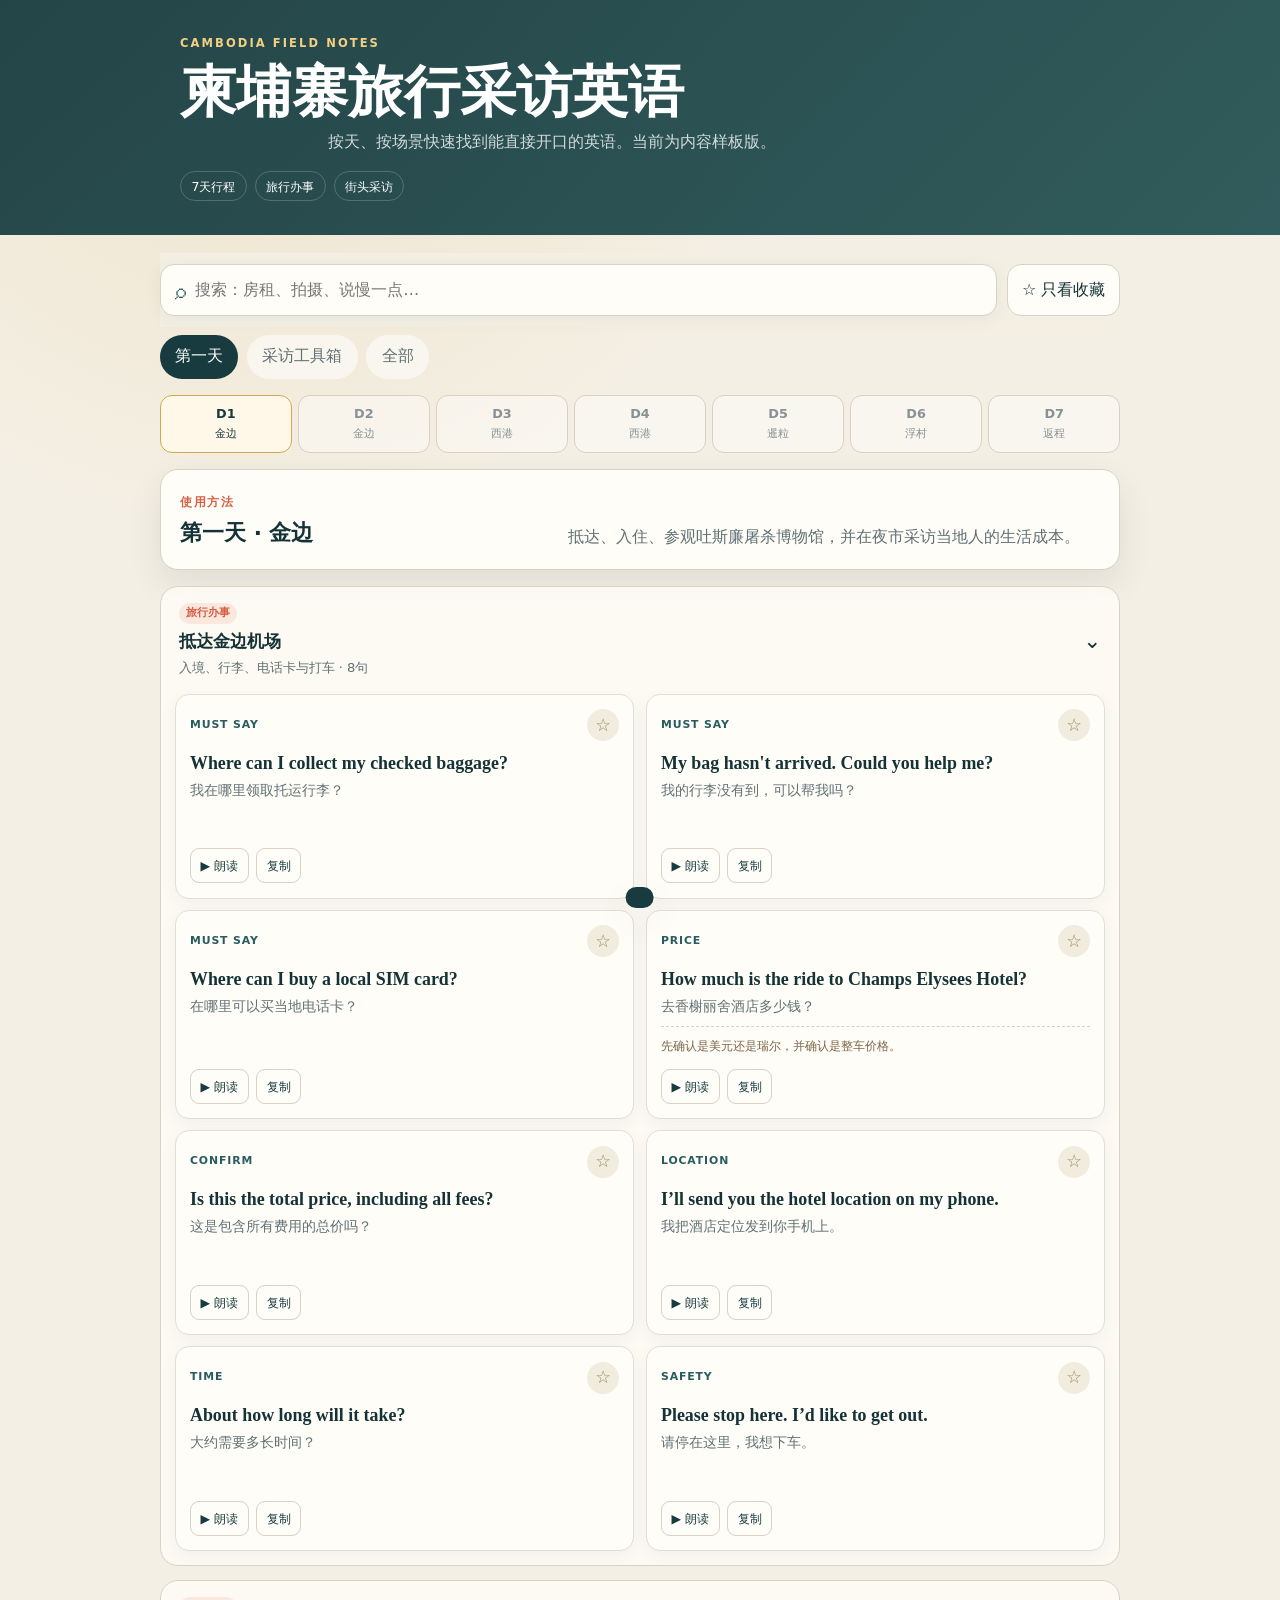
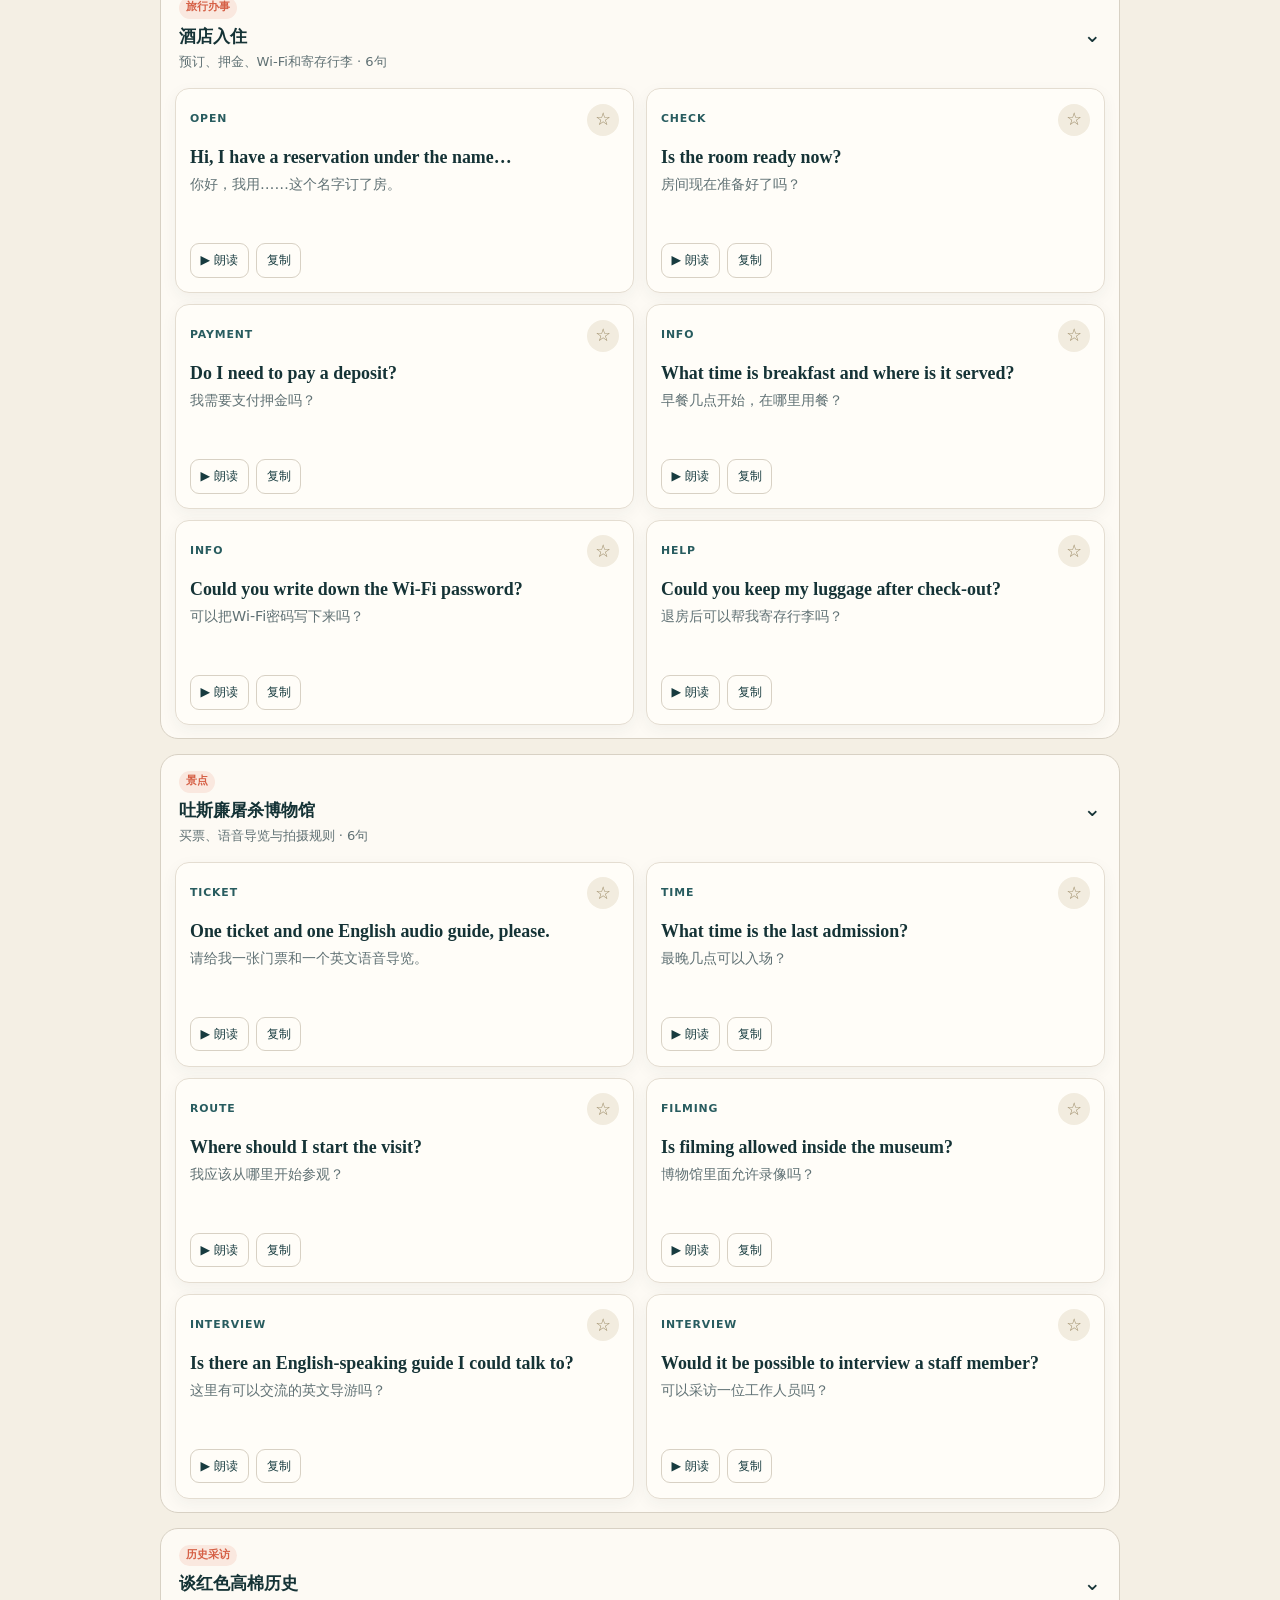
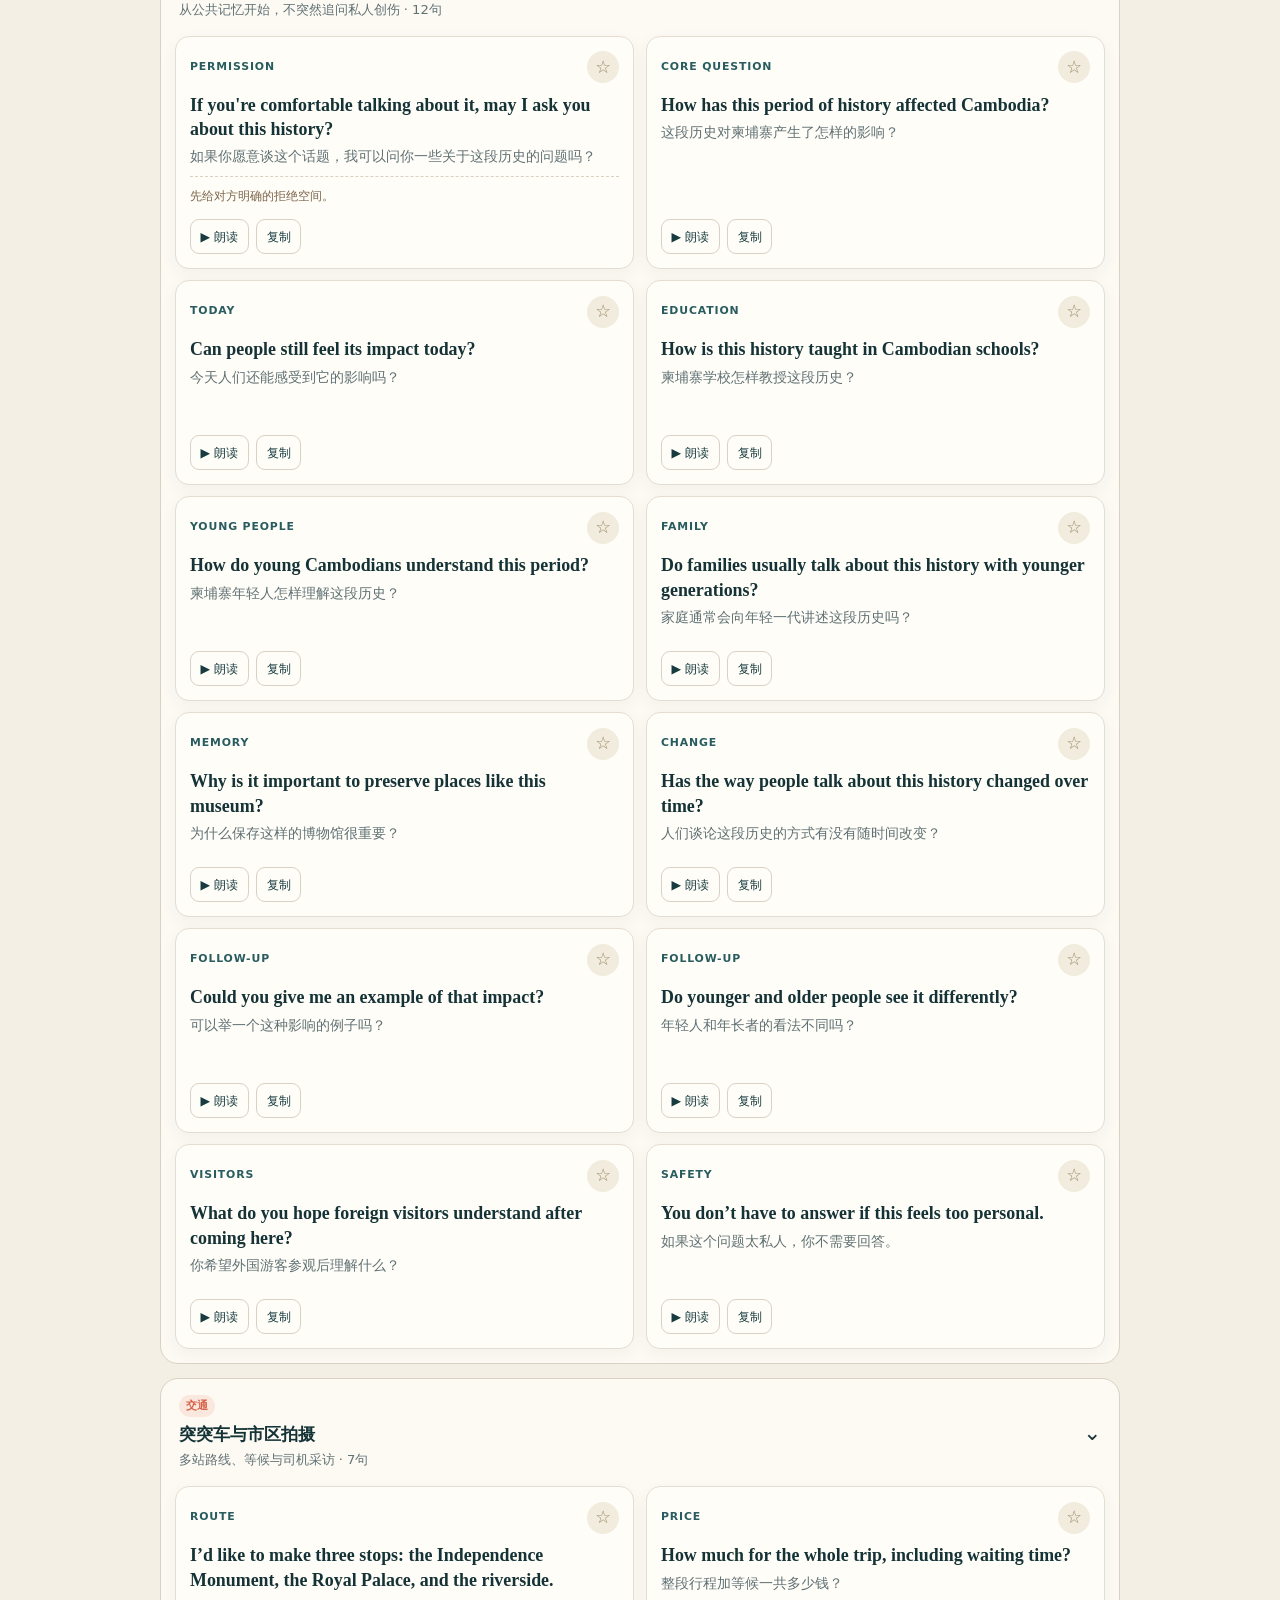
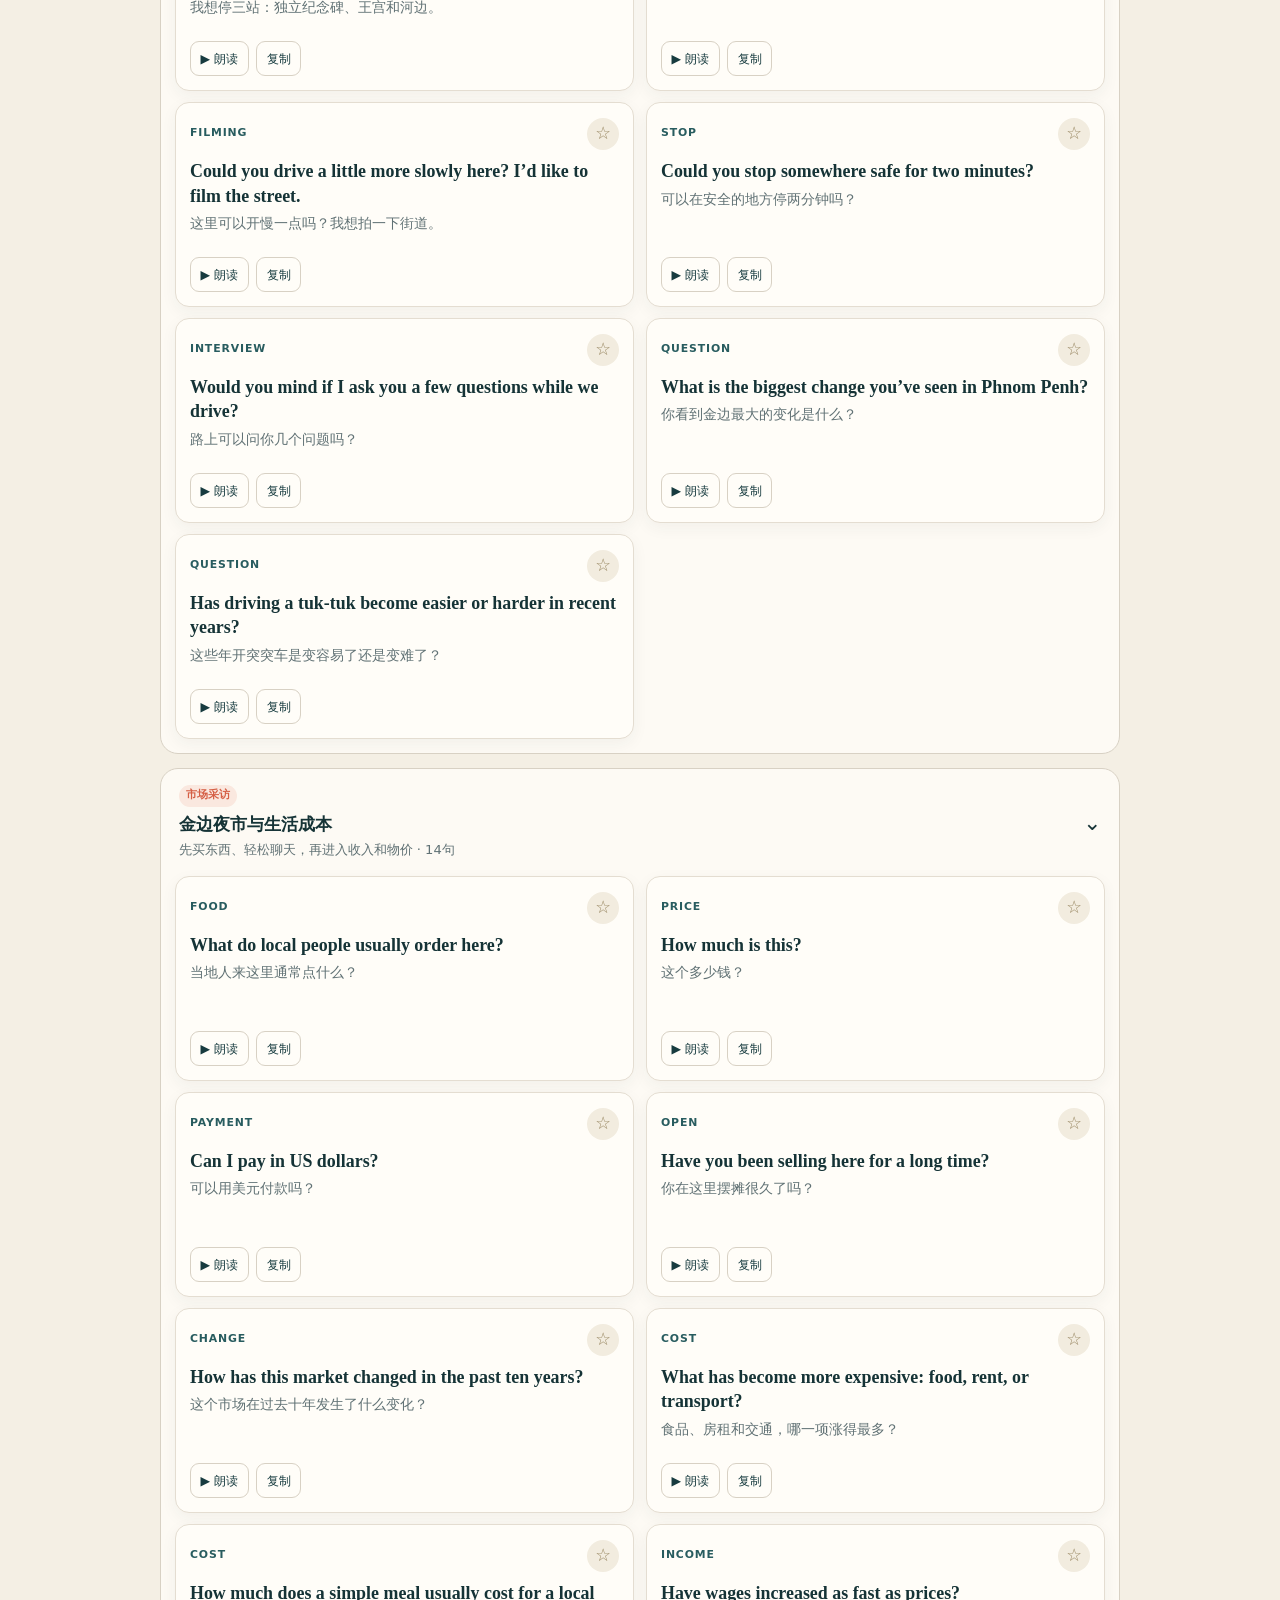
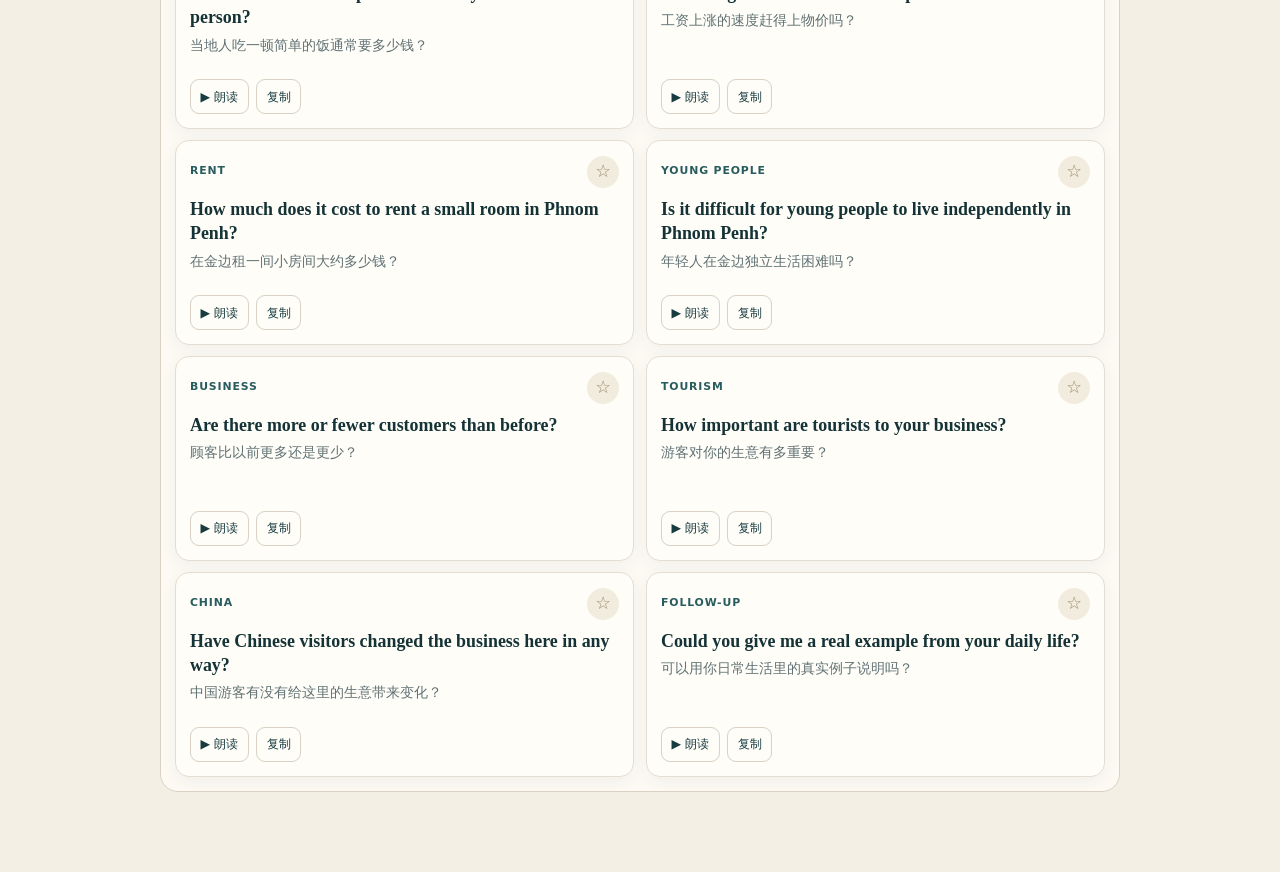
==== index.html @ a5a6265a "Update Site source" ====
<!doctype html>
<html lang="zh-CN">
<head>
  <meta charset="utf-8">
  <meta name="viewport" content="width=device-width, initial-scale=1, viewport-fit=cover">
  <meta name="theme-color" content="#173b3f">
  <meta name="description" content="中国旅行博主在柬埔寨使用的旅行与采访英语工具">
  <title>柬埔寨旅行采访英语</title>
  <link rel="stylesheet" href="styles.css">
</head>
<body>
  <header class="hero">
    <div class="hero__eyebrow">CAMBODIA FIELD NOTES</div>
    <h1>柬埔寨旅行采访英语</h1>
    <p>按天、按场景快速找到能直接开口的英语。当前为内容样板版。</p>
    <div class="hero__meta">
      <span>7天行程</span><span>旅行办事</span><span>街头采访</span>
    </div>
  </header>

  <main>
    <section class="toolbar" aria-label="查找工具">
      <label class="search">
        <span aria-hidden="true">⌕</span>
        <input id="searchInput" type="search" placeholder="搜索：房租、拍摄、说慢一点…" autocomplete="off">
      </label>
      <button id="favoriteToggle" class="soft-button" type="button" aria-pressed="false">☆ 只看收藏</button>
    </section>

    <nav class="tabs" aria-label="内容分类">
      <button class="tab is-active" type="button" data-view="day1">第一天</button>
      <button class="tab" type="button" data-view="toolkit">采访工具箱</button>
      <button class="tab" type="button" data-view="all">全部</button>
    </nav>

    <section class="day-strip" aria-label="七天行程进度">
      <div class="day-chip is-ready"><b>D1</b><span>金边</span></div>
      <div class="day-chip"><b>D2</b><span>金边</span></div>
      <div class="day-chip"><b>D3</b><span>西港</span></div>
      <div class="day-chip"><b>D4</b><span>西港</span></div>
      <div class="day-chip"><b>D5</b><span>暹粒</span></div>
      <div class="day-chip"><b>D6</b><span>浮村</span></div>
      <div class="day-chip"><b>D7</b><span>返程</span></div>
    </section>

    <section class="intro-card">
      <div>
        <span class="kicker">使用方法</span>
        <h2 id="viewTitle">第一天 · 金边</h2>
      </div>
      <p id="viewDescription">抵达、入住、参观吐斯廉屠杀博物馆，并在夜市采访当地人的生活成本。</p>
    </section>

    <section id="content" class="content" aria-live="polite"></section>
    <p id="emptyState" class="empty" hidden>没有找到匹配内容，换一个关键词试试。</p>
  </main>

  <template id="sectionTemplate">
    <article class="scene">
      <button class="scene__header" type="button" aria-expanded="true">
        <span>
          <span class="scene__tag"></span>
          <span class="scene__title"></span>
          <span class="scene__subtitle"></span>
        </span>
        <span class="scene__chevron" aria-hidden="true">⌄</span>
      </button>
      <div class="scene__body">
        <div class="phrase-list"></div>
      </div>
    </article>
  </template>

  <template id="phraseTemplate">
    <article class="phrase-card">
      <div class="phrase-card__topline">
        <span class="phrase-card__kind"></span>
        <button class="favorite-button" type="button" aria-label="收藏这句话">☆</button>
      </div>
      <p class="english"></p>
      <p class="chinese"></p>
      <p class="note" hidden></p>
      <div class="phrase-card__actions">
        <button class="speak-button" type="button">▶ 朗读</button>
        <button class="copy-button" type="button">复制</button>
      </div>
    </article>
  </template>

  <div id="toast" class="toast" role="status" aria-live="polite"></div>
  <script src="app.js"></script>
</body>
</html>
---- styles.css ----
:root {
  color-scheme: light;
  --ink: #153336;
  --muted: #607174;
  --paper: #f4efe4;
  --card: #fffdf8;
  --line: #d8d1c4;
  --teal: #173b3f;
  --teal-2: #285c5f;
  --coral: #d55f45;
  --gold: #d4a74d;
  --shadow: 0 14px 34px rgba(26, 49, 50, .09);
}

* { box-sizing: border-box; }

html { scroll-behavior: smooth; }

body {
  margin: 0;
  background:
    radial-gradient(circle at 20% 0%, rgba(212, 167, 77, .17), transparent 33rem),
    var(--paper);
  color: var(--ink);
  font-family: "Segoe UI", "Microsoft YaHei", system-ui, sans-serif;
  line-height: 1.55;
}

button, input { font: inherit; }
button { cursor: pointer; }

.hero {
  padding: max(2.2rem, env(safe-area-inset-top)) 1.25rem 2.1rem;
  color: #fff;
  background:
    linear-gradient(135deg, rgba(23, 59, 63, .94), rgba(28, 75, 77, .9)),
    repeating-linear-gradient(45deg, transparent 0 18px, rgba(255,255,255,.04) 18px 19px);
}

.hero > * { max-width: 920px; margin-left: auto; margin-right: auto; }
.hero__eyebrow { color: #f2cf83; font-size: .72rem; font-weight: 800; letter-spacing: .18em; }
.hero h1 { margin-top: .55rem; margin-bottom: .5rem; font-size: clamp(1.9rem, 7vw, 3.5rem); line-height: 1.08; }
.hero p { margin-top: 0; max-width: 39rem; color: rgba(255,255,255,.79); }
.hero__meta { display: flex; flex-wrap: wrap; gap: .5rem; }
.hero__meta span { padding: .28rem .65rem; border: 1px solid rgba(255,255,255,.2); border-radius: 999px; font-size: .78rem; }

main { width: min(960px, calc(100% - 2rem)); margin: 0 auto; padding: 1.1rem 0 5rem; }

.toolbar { display: flex; gap: .65rem; align-items: stretch; position: sticky; top: 0; z-index: 10; padding: .7rem 0; background: rgba(244, 239, 228, .93); backdrop-filter: blur(12px); }
.search { flex: 1; display: flex; align-items: center; gap: .55rem; padding: 0 .9rem; background: var(--card); border: 1px solid var(--line); border-radius: 14px; box-shadow: 0 4px 18px rgba(22,51,54,.05); }
.search span { font-size: 1.35rem; color: var(--teal-2); }
.search input { width: 100%; min-width: 0; padding: .8rem 0; border: 0; outline: 0; background: transparent; color: var(--ink); }
.soft-button { border: 1px solid var(--line); border-radius: 14px; padding: .65rem .85rem; background: var(--card); color: var(--ink); white-space: nowrap; }
.soft-button[aria-pressed="true"] { color: #fff; background: var(--coral); border-color: var(--coral); }

.tabs { display: flex; gap: .55rem; margin: .45rem 0 1rem; overflow-x: auto; scrollbar-width: none; }
.tab { border: 0; border-radius: 999px; padding: .6rem .95rem; background: rgba(255,255,255,.55); color: var(--muted); white-space: nowrap; }
.tab.is-active { background: var(--teal); color: #fff; }

.day-strip { display: grid; grid-template-columns: repeat(7, 1fr); gap: .4rem; margin-bottom: 1rem; }
.day-chip { padding: .55rem .25rem; border: 1px solid var(--line); border-radius: 12px; text-align: center; color: #879294; background: rgba(255,255,255,.38); }
.day-chip b, .day-chip span { display: block; }
.day-chip b { font-size: .8rem; }
.day-chip span { margin-top: .12rem; font-size: .68rem; }
.day-chip.is-ready { border-color: var(--gold); color: var(--teal); background: #fff8e8; }

.intro-card { display: grid; grid-template-columns: minmax(12rem, .7fr) 1fr; gap: 1rem; align-items: end; padding: 1.2rem; border-radius: 18px; background: var(--card); border: 1px solid var(--line); box-shadow: var(--shadow); }
.kicker { color: var(--coral); font-size: .72rem; font-weight: 800; letter-spacing: .14em; }
.intro-card h2 { margin: .15rem 0 0; font-size: 1.35rem; }
.intro-card p { margin: 0; color: var(--muted); }

.content { display: grid; gap: .9rem; margin-top: 1rem; }
.scene { overflow: hidden; border: 1px solid var(--line); border-radius: 18px; background: rgba(255,253,248,.83); }
.scene__header { width: 100%; display: flex; justify-content: space-between; align-items: center; gap: 1rem; padding: 1rem 1.1rem; text-align: left; border: 0; background: transparent; color: inherit; }
.scene__header > span:first-child { display: grid; }
.scene__tag { width: max-content; margin-bottom: .25rem; padding: .15rem .45rem; border-radius: 999px; color: var(--coral); background: #fae8df; font-size: .68rem; font-weight: 800; }
.scene__title { font-size: 1.08rem; font-weight: 800; }
.scene__subtitle { margin-top: .15rem; color: var(--muted); font-size: .82rem; }
.scene__chevron { font-size: 1.35rem; transition: transform .2s ease; }
.scene.is-collapsed .scene__chevron { transform: rotate(-90deg); }
.scene.is-collapsed .scene__body { display: none; }
.scene__body { padding: 0 .85rem .85rem; }
.phrase-list { display: grid; grid-template-columns: repeat(2, minmax(0, 1fr)); gap: .7rem; }

.phrase-card { display: flex; flex-direction: column; min-height: 12.8rem; padding: .9rem; border: 1px solid #e4ddd1; border-radius: 14px; background: var(--card); box-shadow: 0 5px 16px rgba(31,54,53,.05); }
.phrase-card__topline { display: flex; justify-content: space-between; align-items: center; }
.phrase-card__kind { color: var(--teal-2); font-size: .68rem; font-weight: 800; letter-spacing: .08em; }
.favorite-button { width: 2rem; height: 2rem; border: 0; border-radius: 50%; color: #9a8964; background: #f2ecdf; font-size: 1.1rem; }
.favorite-button.is-favorite { color: #fff; background: var(--coral); }
.english { margin: .6rem 0 .25rem; font-family: Georgia, "Times New Roman", serif; font-size: 1.12rem; font-weight: 700; line-height: 1.35; }
.chinese { margin: 0; color: var(--muted); font-size: .9rem; }
.note { margin: .55rem 0 0; padding-top: .55rem; border-top: 1px dashed var(--line); color: #7c6548; font-size: .78rem; }
.phrase-card__actions { display: flex; gap: .45rem; margin-top: auto; padding-top: .85rem; }
.phrase-card__actions button { border: 1px solid var(--line); border-radius: 9px; padding: .42rem .6rem; background: transparent; color: var(--teal); font-size: .78rem; }
.phrase-card__actions button:hover { border-color: var(--teal-2); background: #edf5f3; }

.empty { padding: 3rem 1rem; text-align: center; color: var(--muted); }
.toast { position: fixed; left: 50%; bottom: 1.2rem; z-index: 20; transform: translate(-50%, 130%); padding: .65rem .9rem; border-radius: 999px; color: #fff; background: var(--teal); box-shadow: var(--shadow); transition: transform .2s ease; }
.toast.is-visible { transform: translate(-50%, 0); }

@media (max-width: 680px) {
  main { width: min(100% - 1rem, 960px); }
  .hero { padding-left: 1rem; padding-right: 1rem; }
  .toolbar { gap: .4rem; }
  .soft-button { padding-left: .6rem; padding-right: .6rem; font-size: .78rem; }
  .day-strip { grid-template-columns: repeat(4, 1fr); }
  .intro-card { grid-template-columns: 1fr; align-items: start; }
  .phrase-list { grid-template-columns: 1fr; }
  .phrase-card { min-height: 0; }
}

@media (prefers-reduced-motion: reduce) {
  * { scroll-behavior: auto !important; transition: none !important; }
}
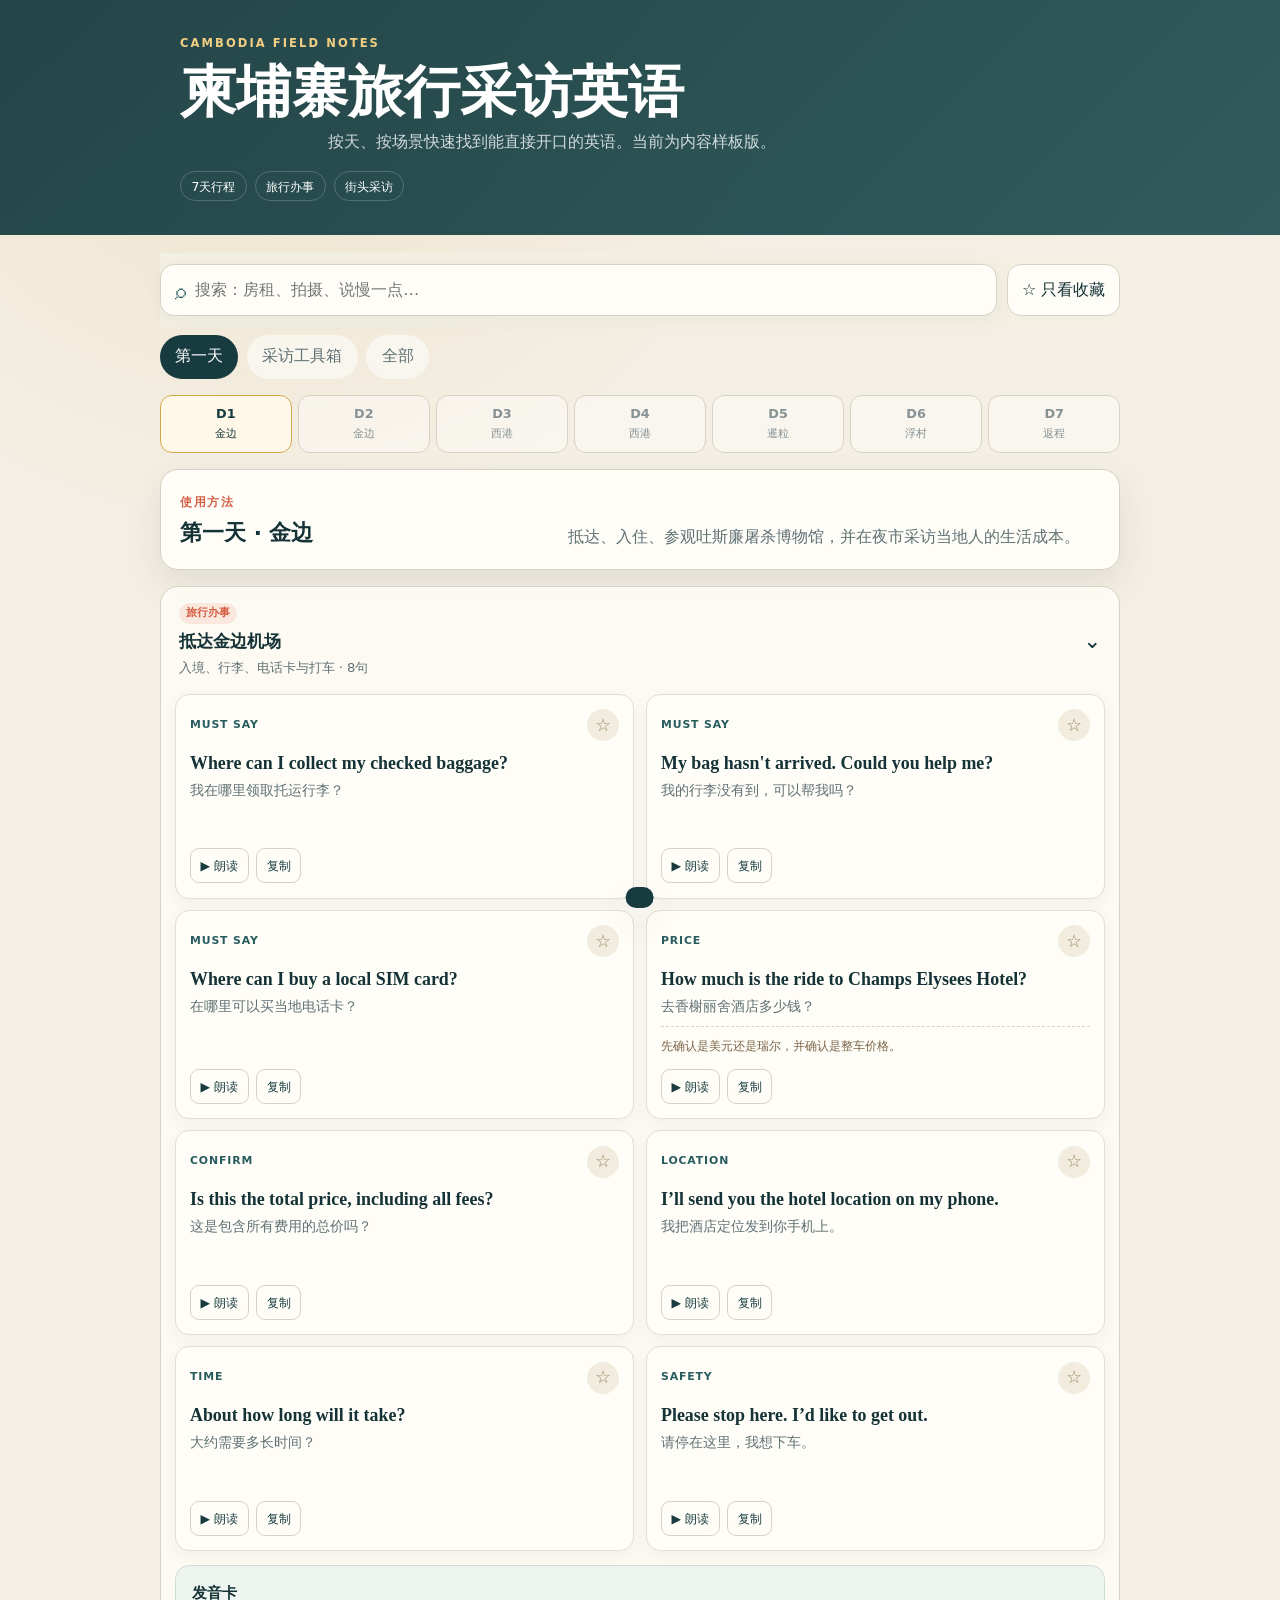
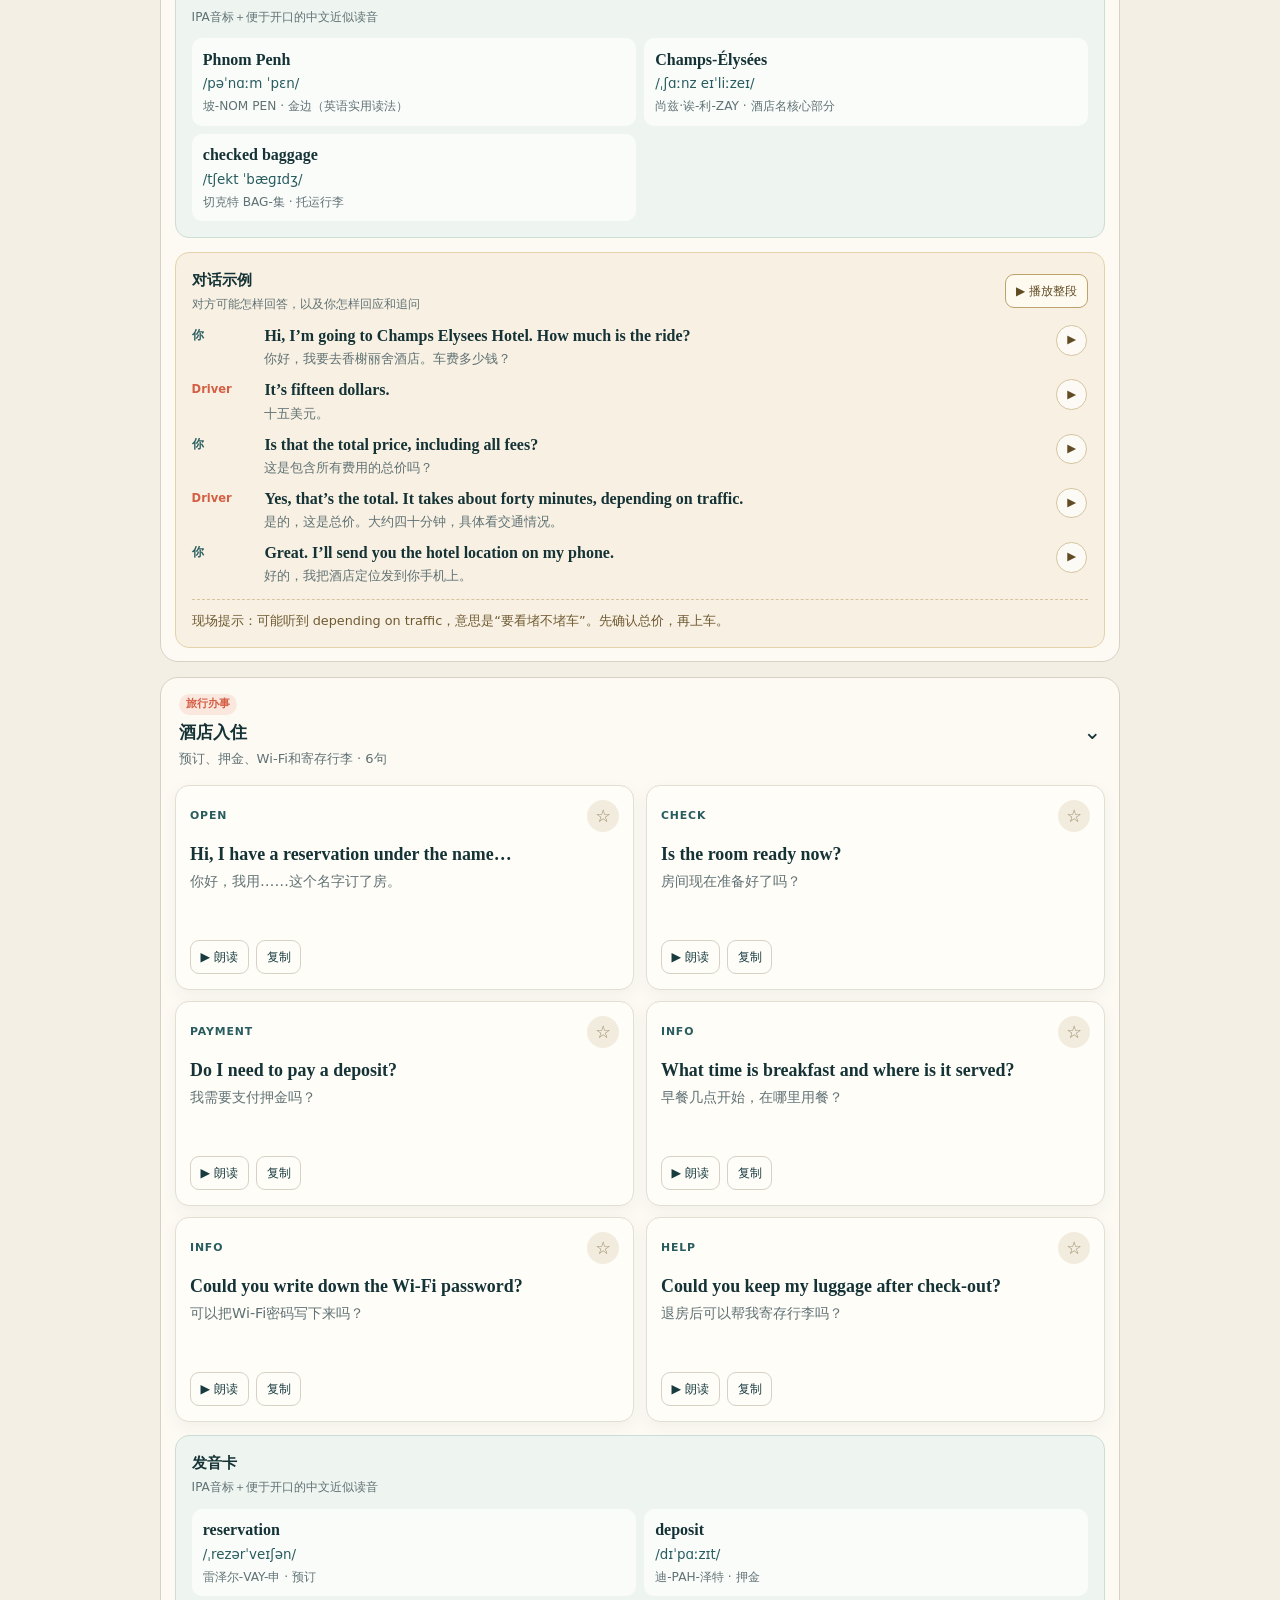
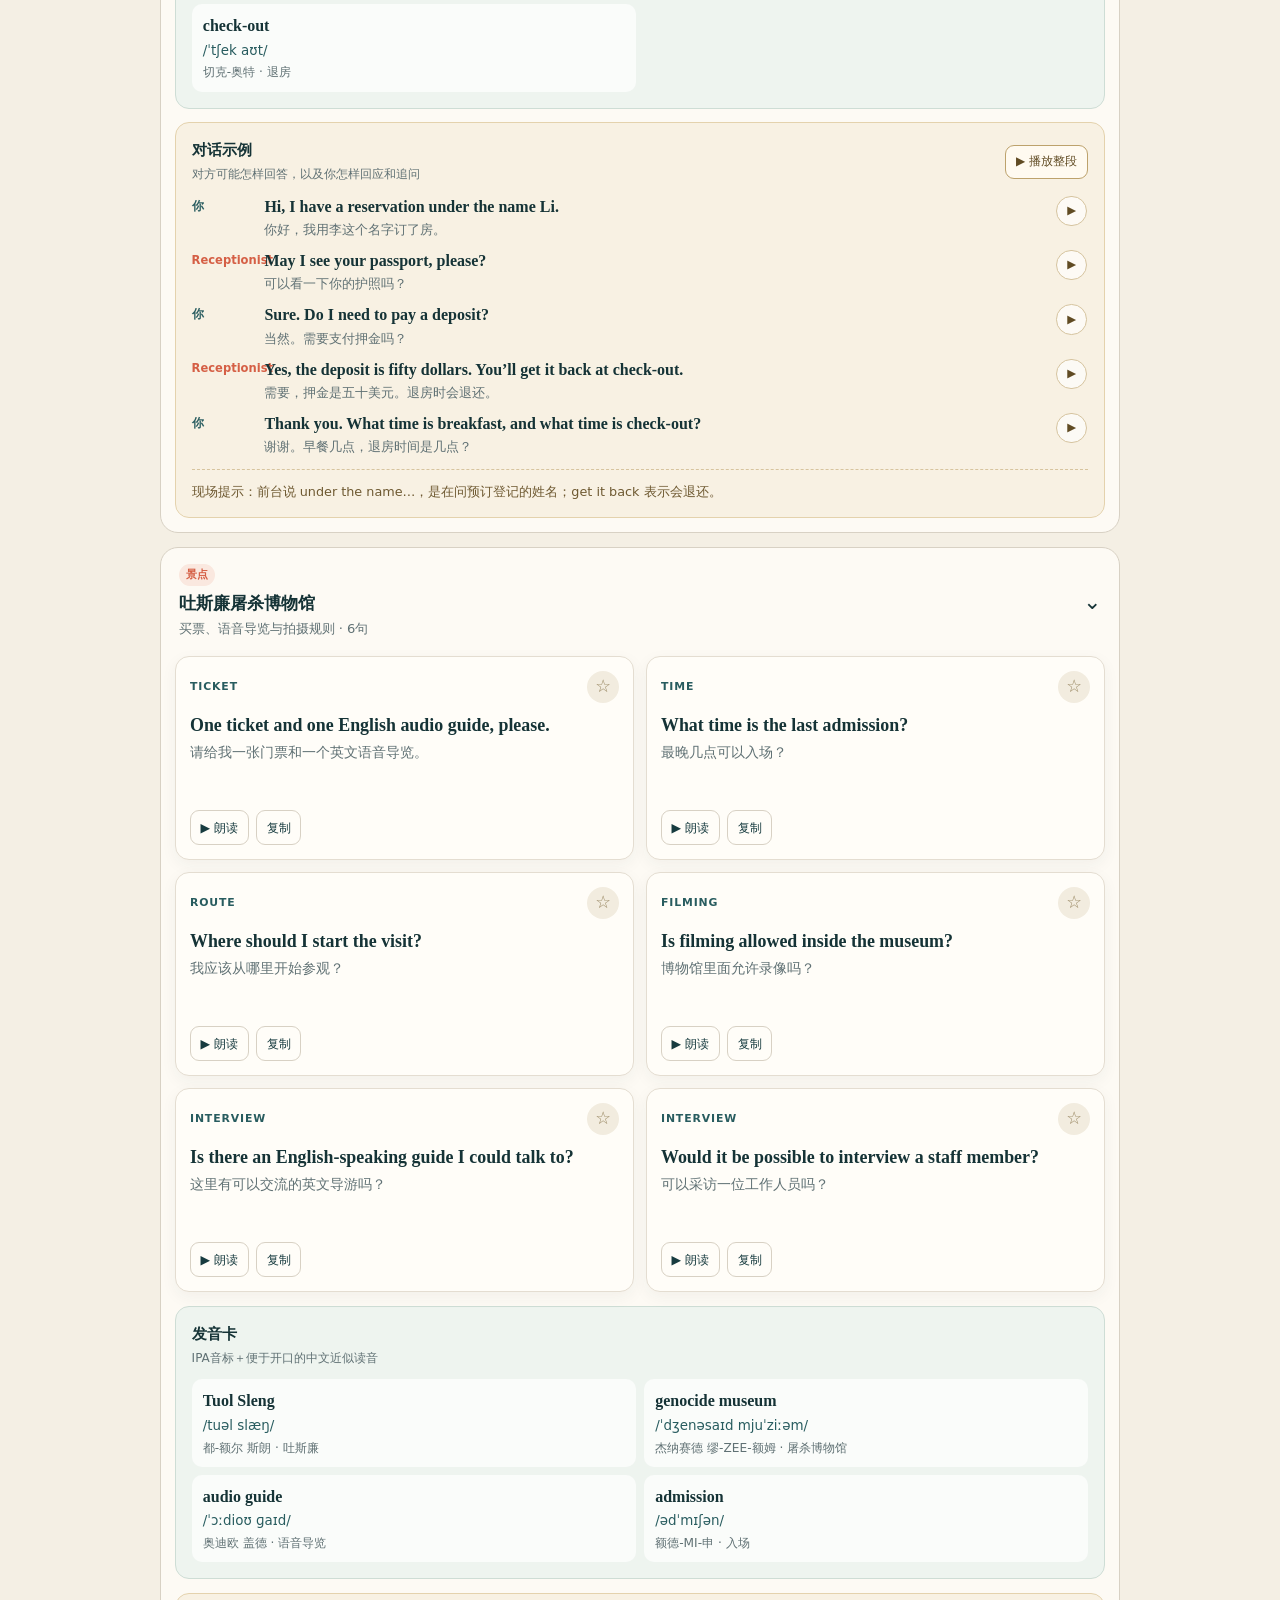
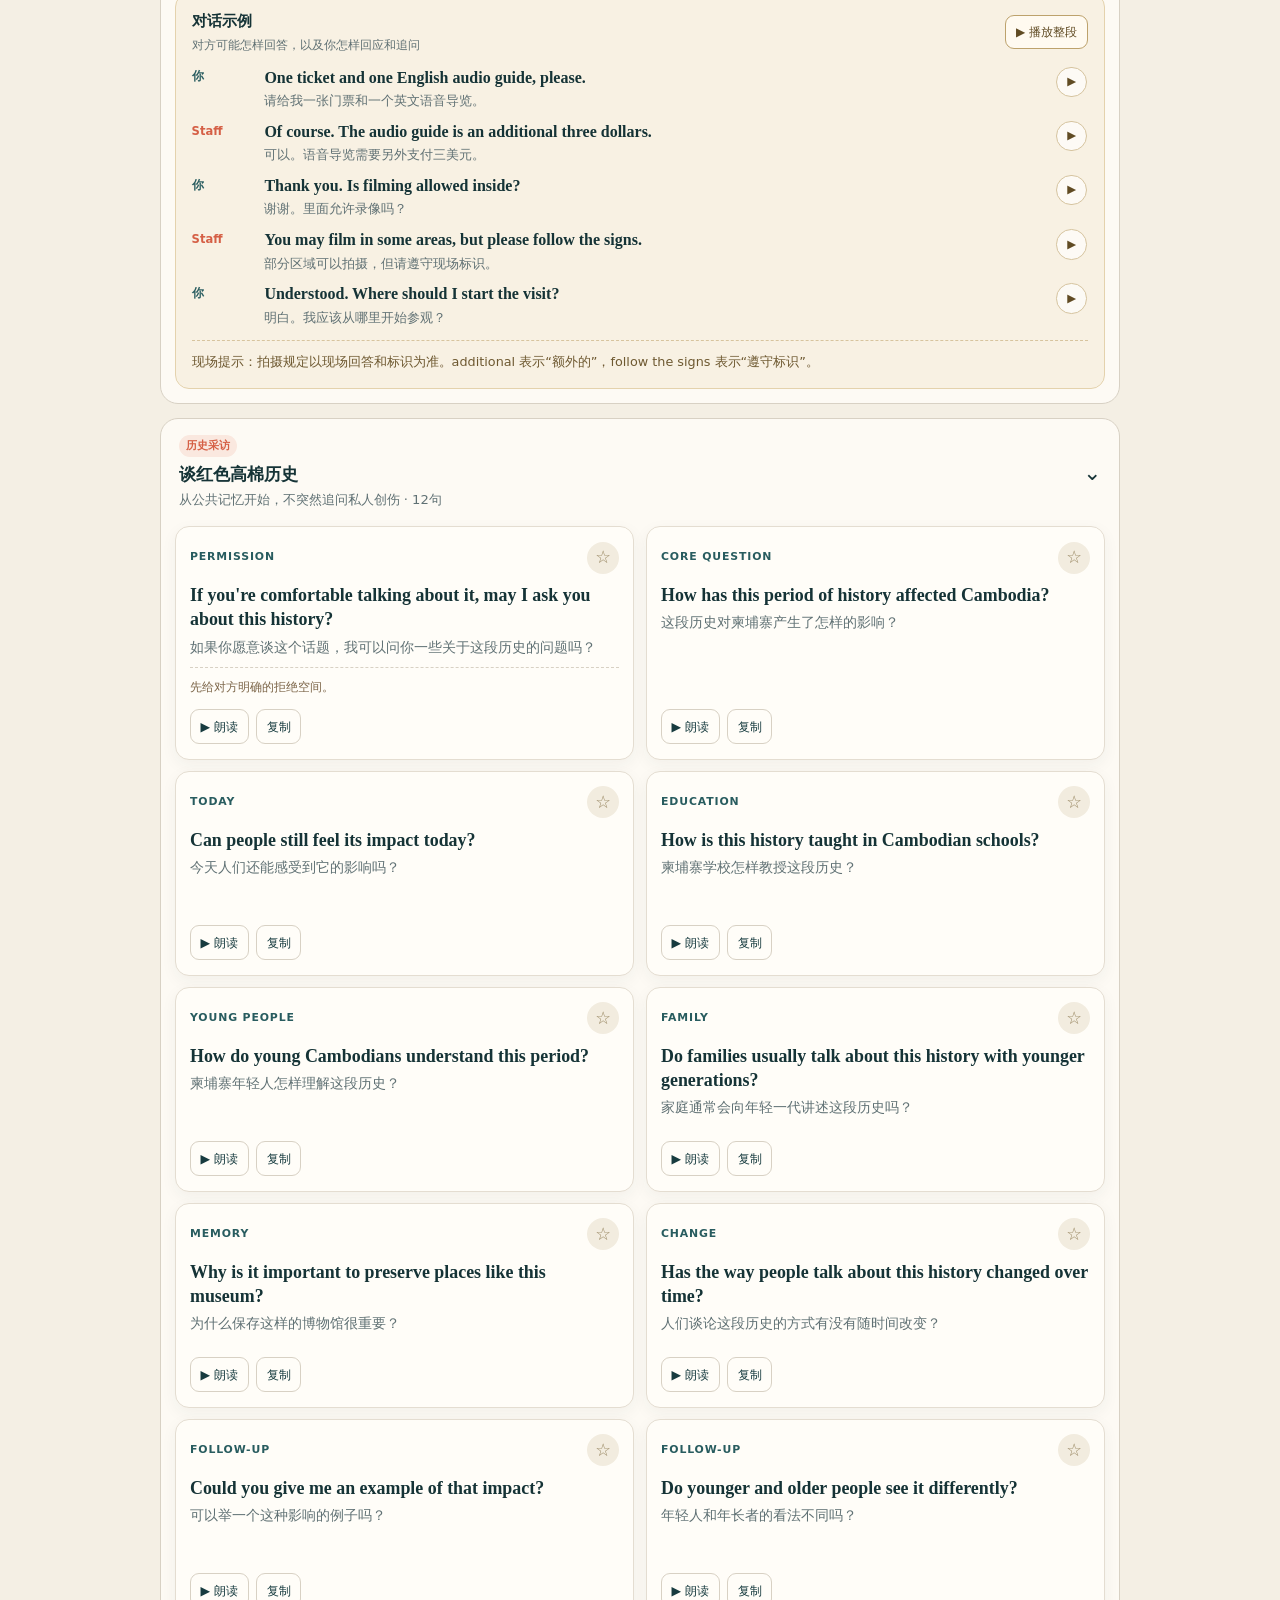
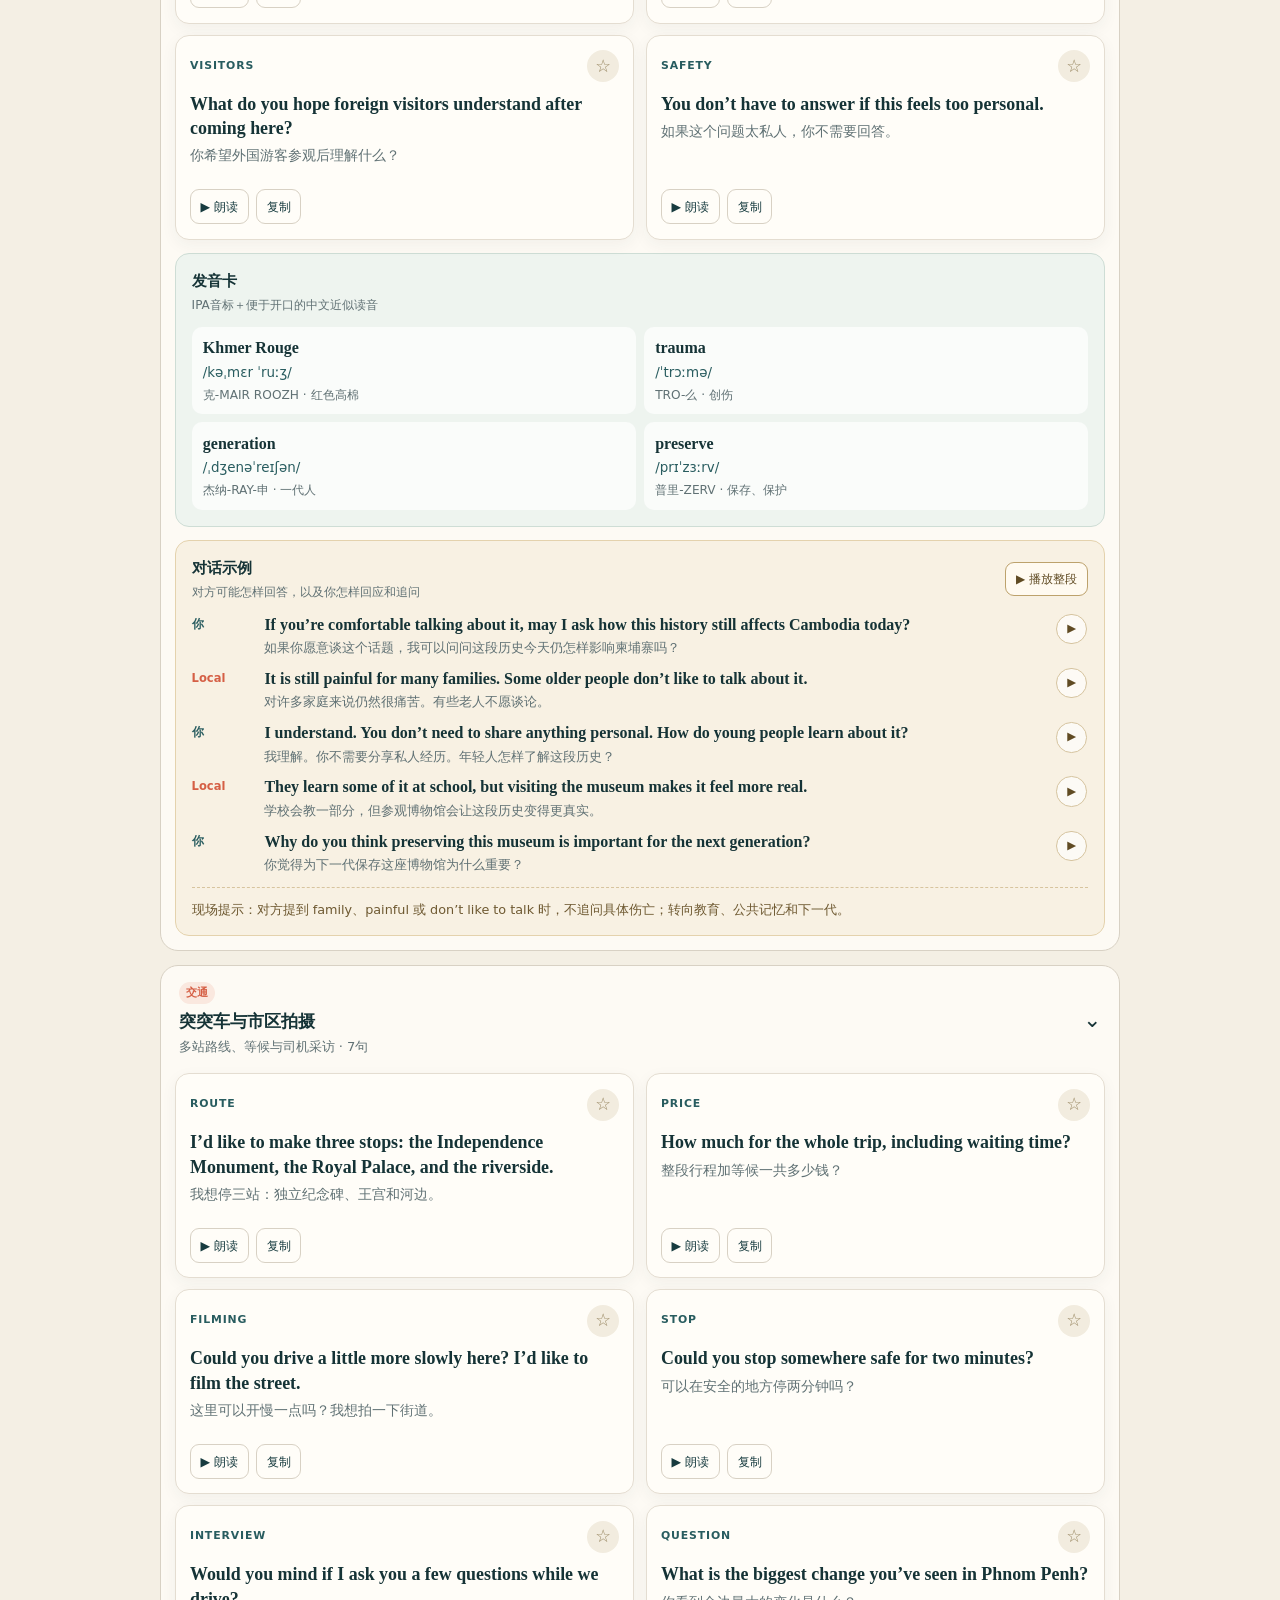
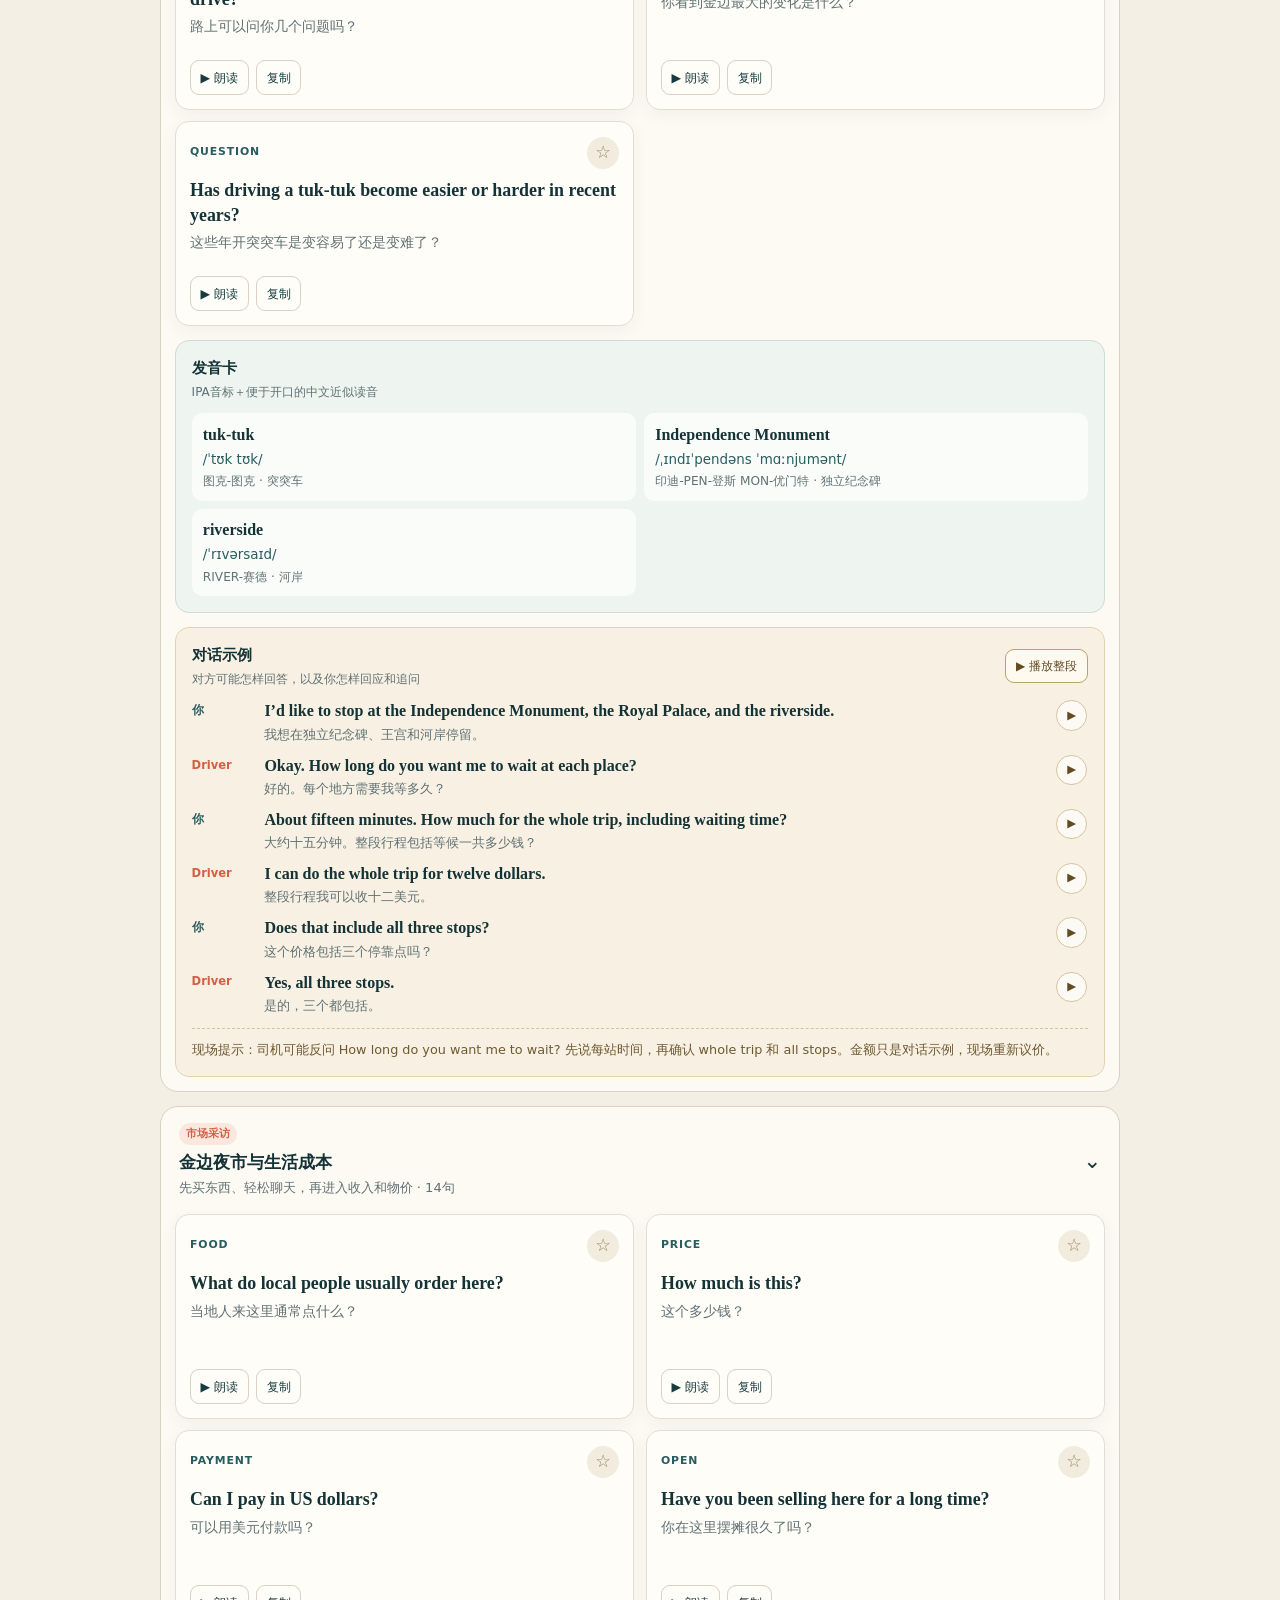
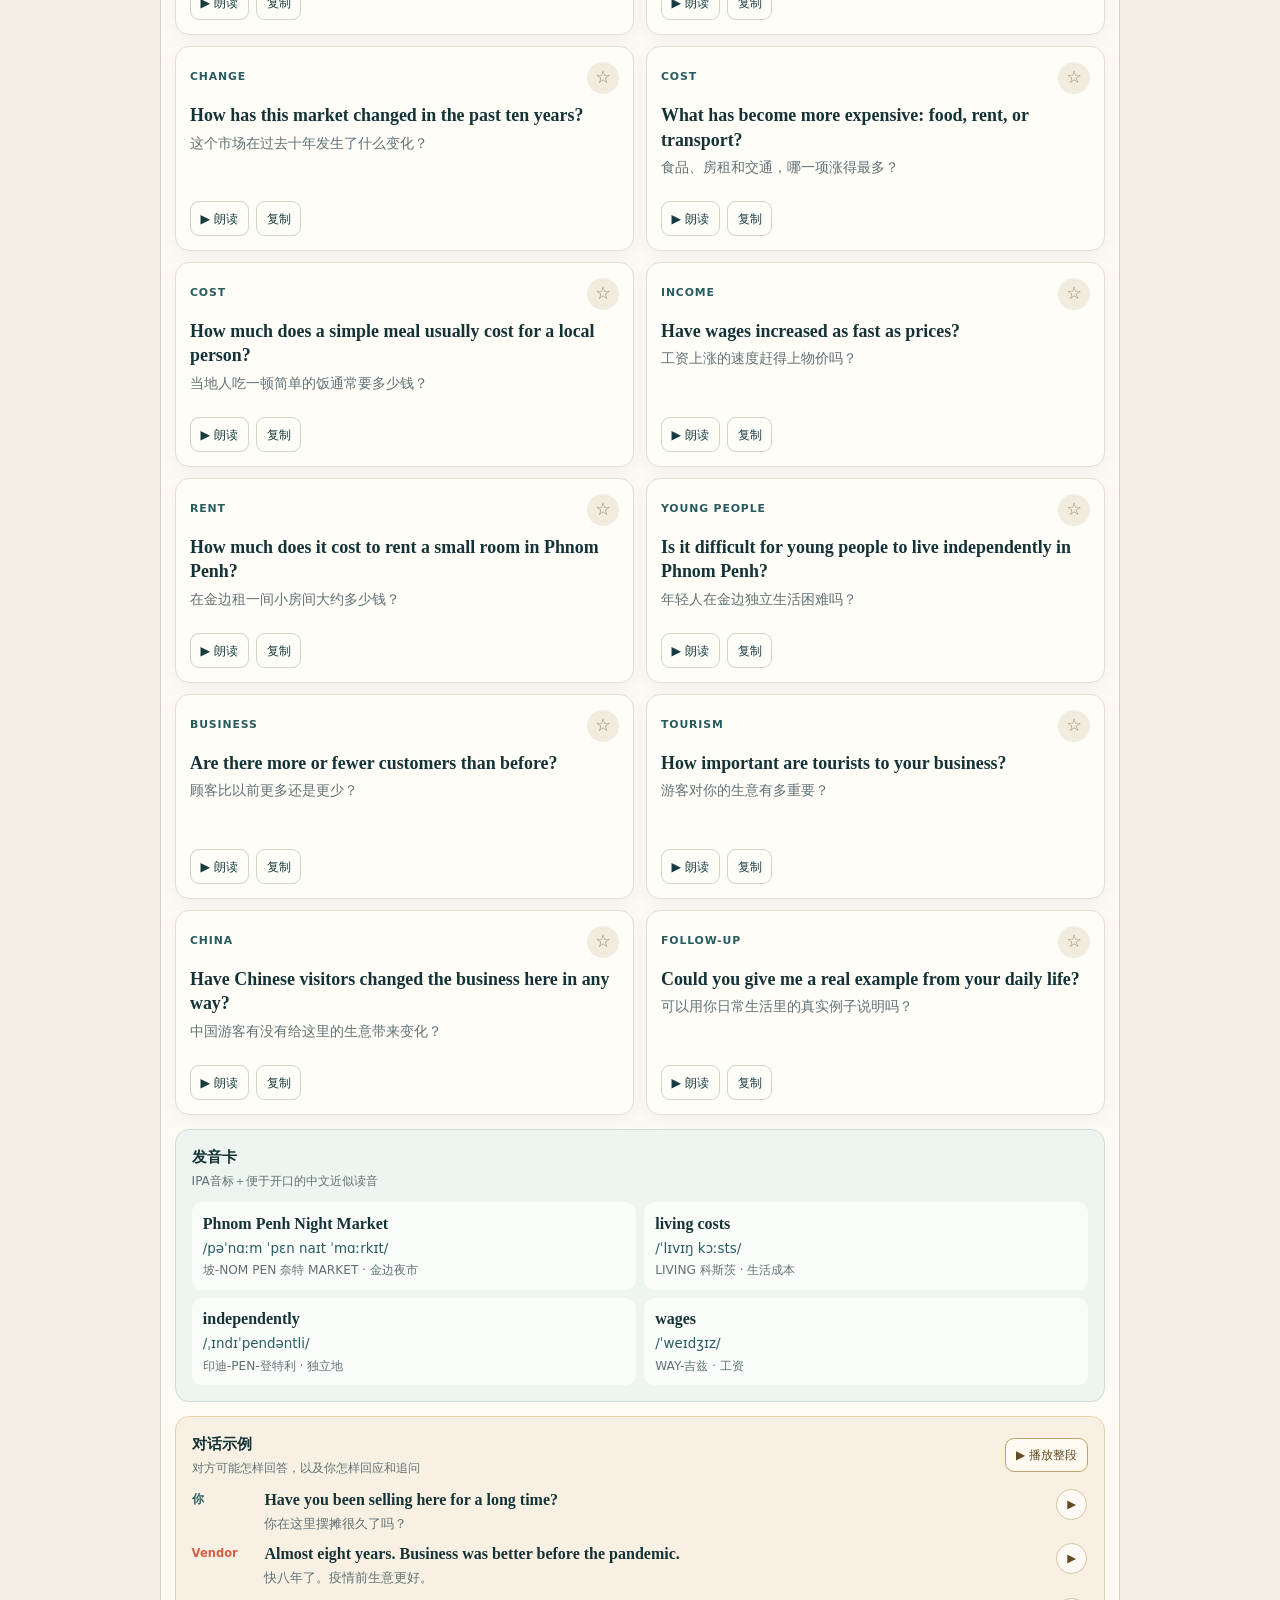
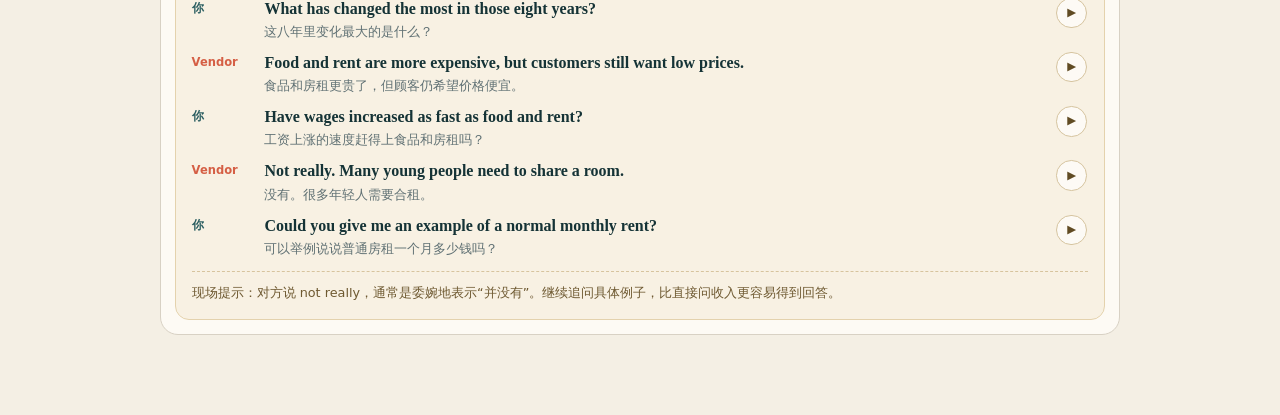
==== commit 23fd921a: "Update Site source" ====
--- a/index.html
+++ b/index.html
@@ -67,6 +67,8 @@
       </button>
       <div class="scene__body">
         <div class="phrase-list"></div>
+        <div class="pronunciation-panel" hidden></div>
+        <div class="dialogue-panel" hidden></div>
       </div>
     </article>
   </template>
--- a/styles.css
+++ b/styles.css
@@ -94,6 +94,28 @@
 .phrase-card__actions button { border: 1px solid var(--line); border-radius: 9px; padding: .42rem .6rem; background: transparent; color: var(--teal); font-size: .78rem; }
 .phrase-card__actions button:hover { border-color: var(--teal-2); background: #edf5f3; }
 
+.pronunciation-panel,
+.dialogue-panel { margin-top: .85rem; padding: 1rem; border-radius: 14px; }
+.pronunciation-panel { background: #eef4ef; border: 1px solid #ceddd5; }
+.dialogue-panel { background: #f8f1e3; border: 1px solid #e4d2ad; }
+.panel-heading { display: flex; justify-content: space-between; align-items: center; gap: .75rem; margin-bottom: .75rem; }
+.panel-heading h3 { margin: 0; font-size: .95rem; }
+.panel-heading p { margin: .15rem 0 0; color: var(--muted); font-size: .75rem; }
+.play-dialogue { flex: 0 0 auto; border: 1px solid #bda26c; border-radius: 9px; padding: .42rem .65rem; color: #604b23; background: #fffaf0; font-size: .75rem; }
+.term-list { display: grid; grid-template-columns: repeat(2, minmax(0, 1fr)); gap: .5rem; }
+.term { padding: .6rem .7rem; border-radius: 10px; background: rgba(255,255,255,.72); }
+.term__word { display: block; font-family: Georgia, "Times New Roman", serif; font-weight: 800; }
+.term__ipa { display: block; margin-top: .12rem; color: var(--teal-2); font-size: .84rem; }
+.term__hint { display: block; margin-top: .12rem; color: var(--muted); font-size: .76rem; }
+.dialogue { display: grid; gap: .6rem; }
+.dialogue-line { display: grid; grid-template-columns: 4rem minmax(0, 1fr) 2rem; gap: .55rem; align-items: start; }
+.dialogue-line__speaker { padding-top: .12rem; color: var(--coral); font-size: .72rem; font-weight: 800; }
+.dialogue-line[data-speaker="you"] .dialogue-line__speaker { color: var(--teal-2); }
+.dialogue-line__english { margin: 0; font-family: Georgia, "Times New Roman", serif; font-weight: 700; line-height: 1.4; }
+.dialogue-line__chinese { margin: .12rem 0 0; color: var(--muted); font-size: .82rem; }
+.line-speak { width: 1.9rem; height: 1.9rem; border: 1px solid #d6c49f; border-radius: 50%; color: #604b23; background: rgba(255,255,255,.65); font-size: .72rem; }
+.dialogue-tip { margin: .75rem 0 0; padding-top: .7rem; border-top: 1px dashed #d7c49e; color: #6e5931; font-size: .8rem; }
+
 .empty { padding: 3rem 1rem; text-align: center; color: var(--muted); }
 .toast { position: fixed; left: 50%; bottom: 1.2rem; z-index: 20; transform: translate(-50%, 130%); padding: .65rem .9rem; border-radius: 999px; color: #fff; background: var(--teal); box-shadow: var(--shadow); transition: transform .2s ease; }
 .toast.is-visible { transform: translate(-50%, 0); }
@@ -106,6 +128,8 @@
   .day-strip { grid-template-columns: repeat(4, 1fr); }
   .intro-card { grid-template-columns: 1fr; align-items: start; }
   .phrase-list { grid-template-columns: 1fr; }
+  .term-list { grid-template-columns: 1fr; }
+  .dialogue-line { grid-template-columns: 3.35rem minmax(0, 1fr) 1.9rem; }
   .phrase-card { min-height: 0; }
 }
 
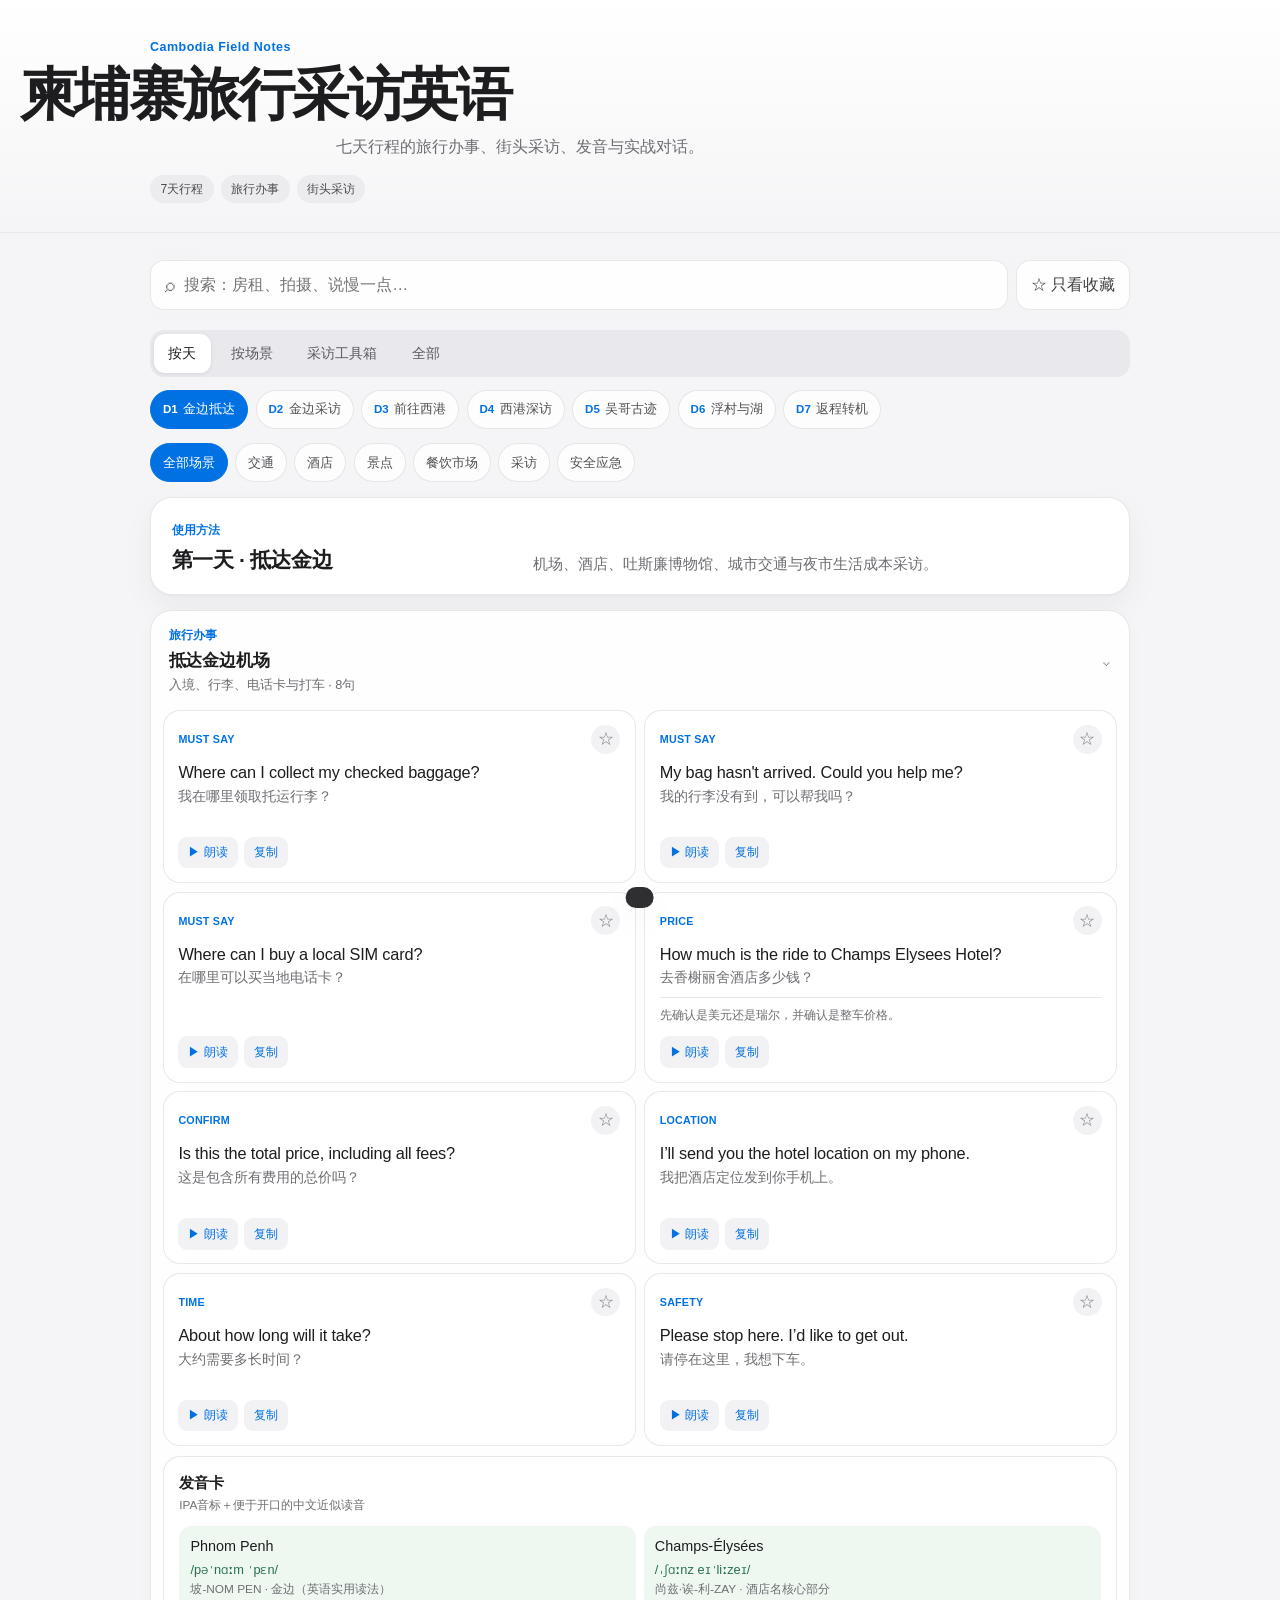
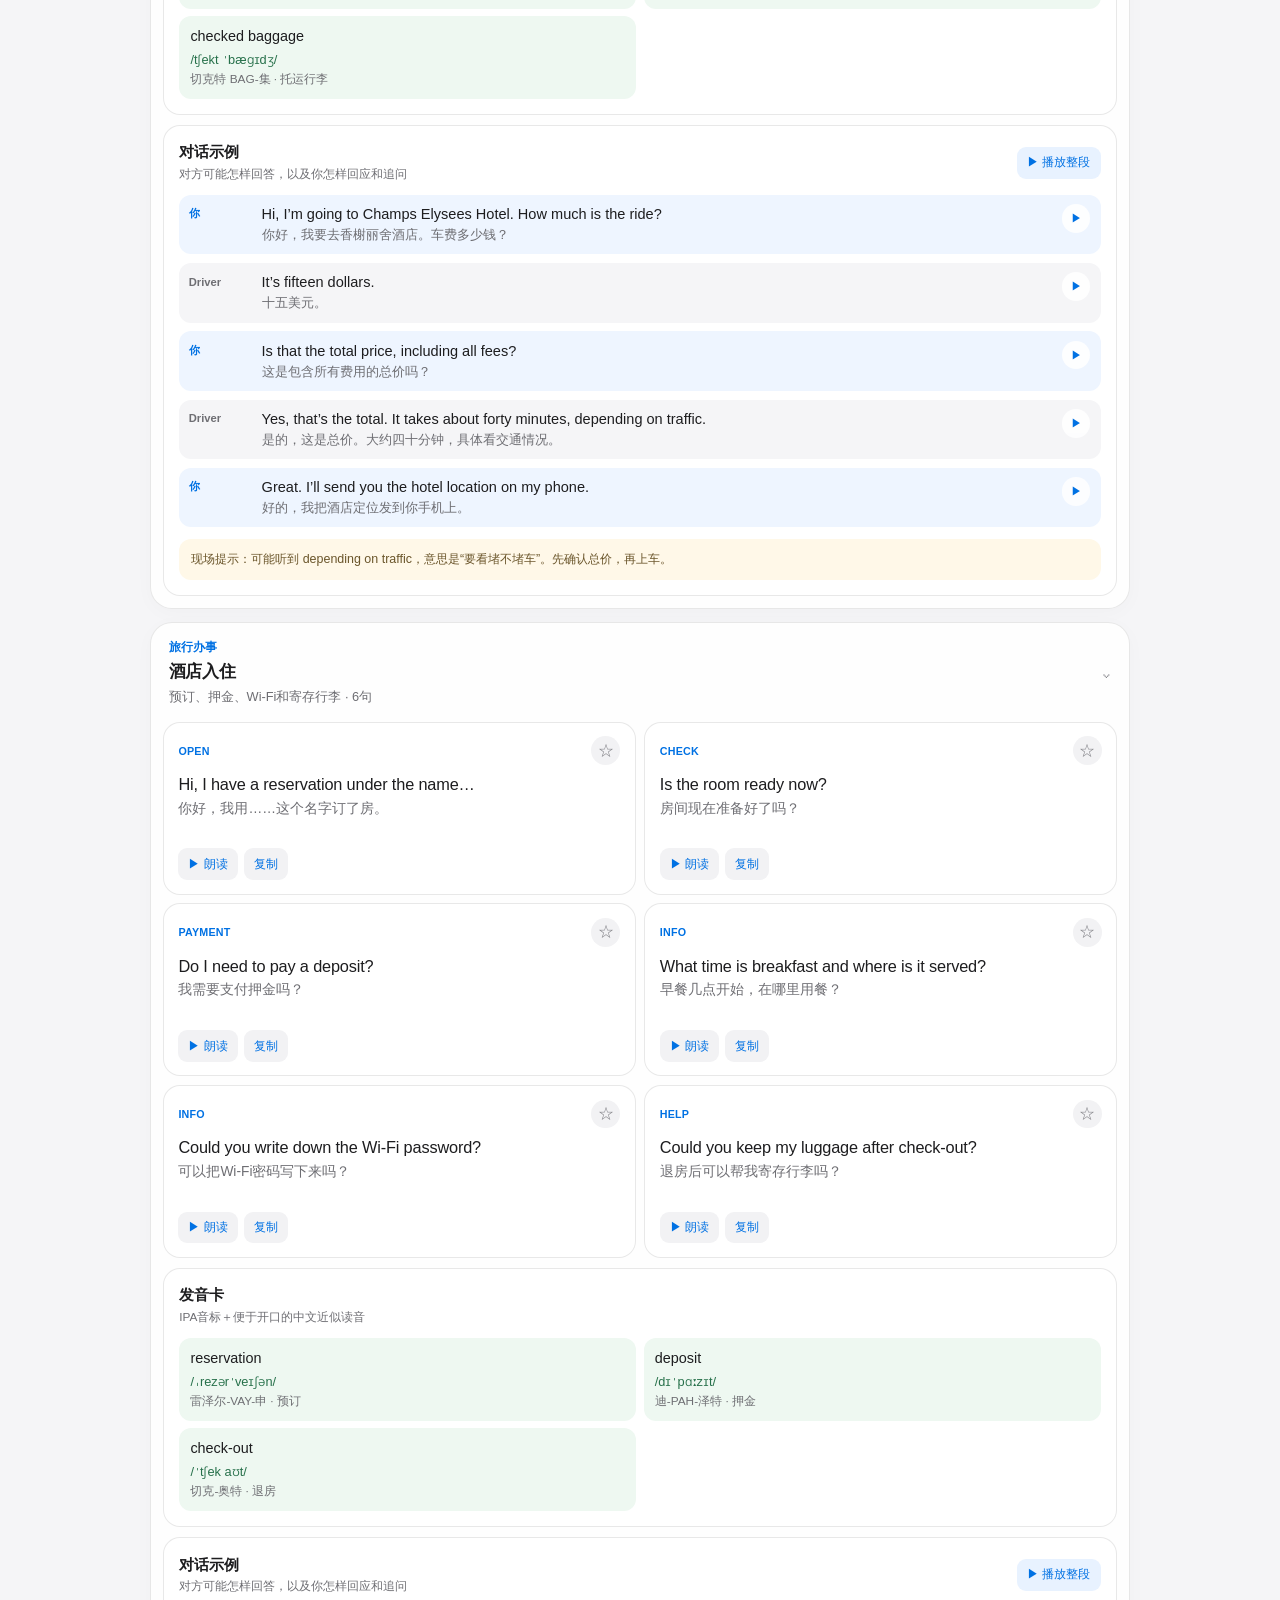
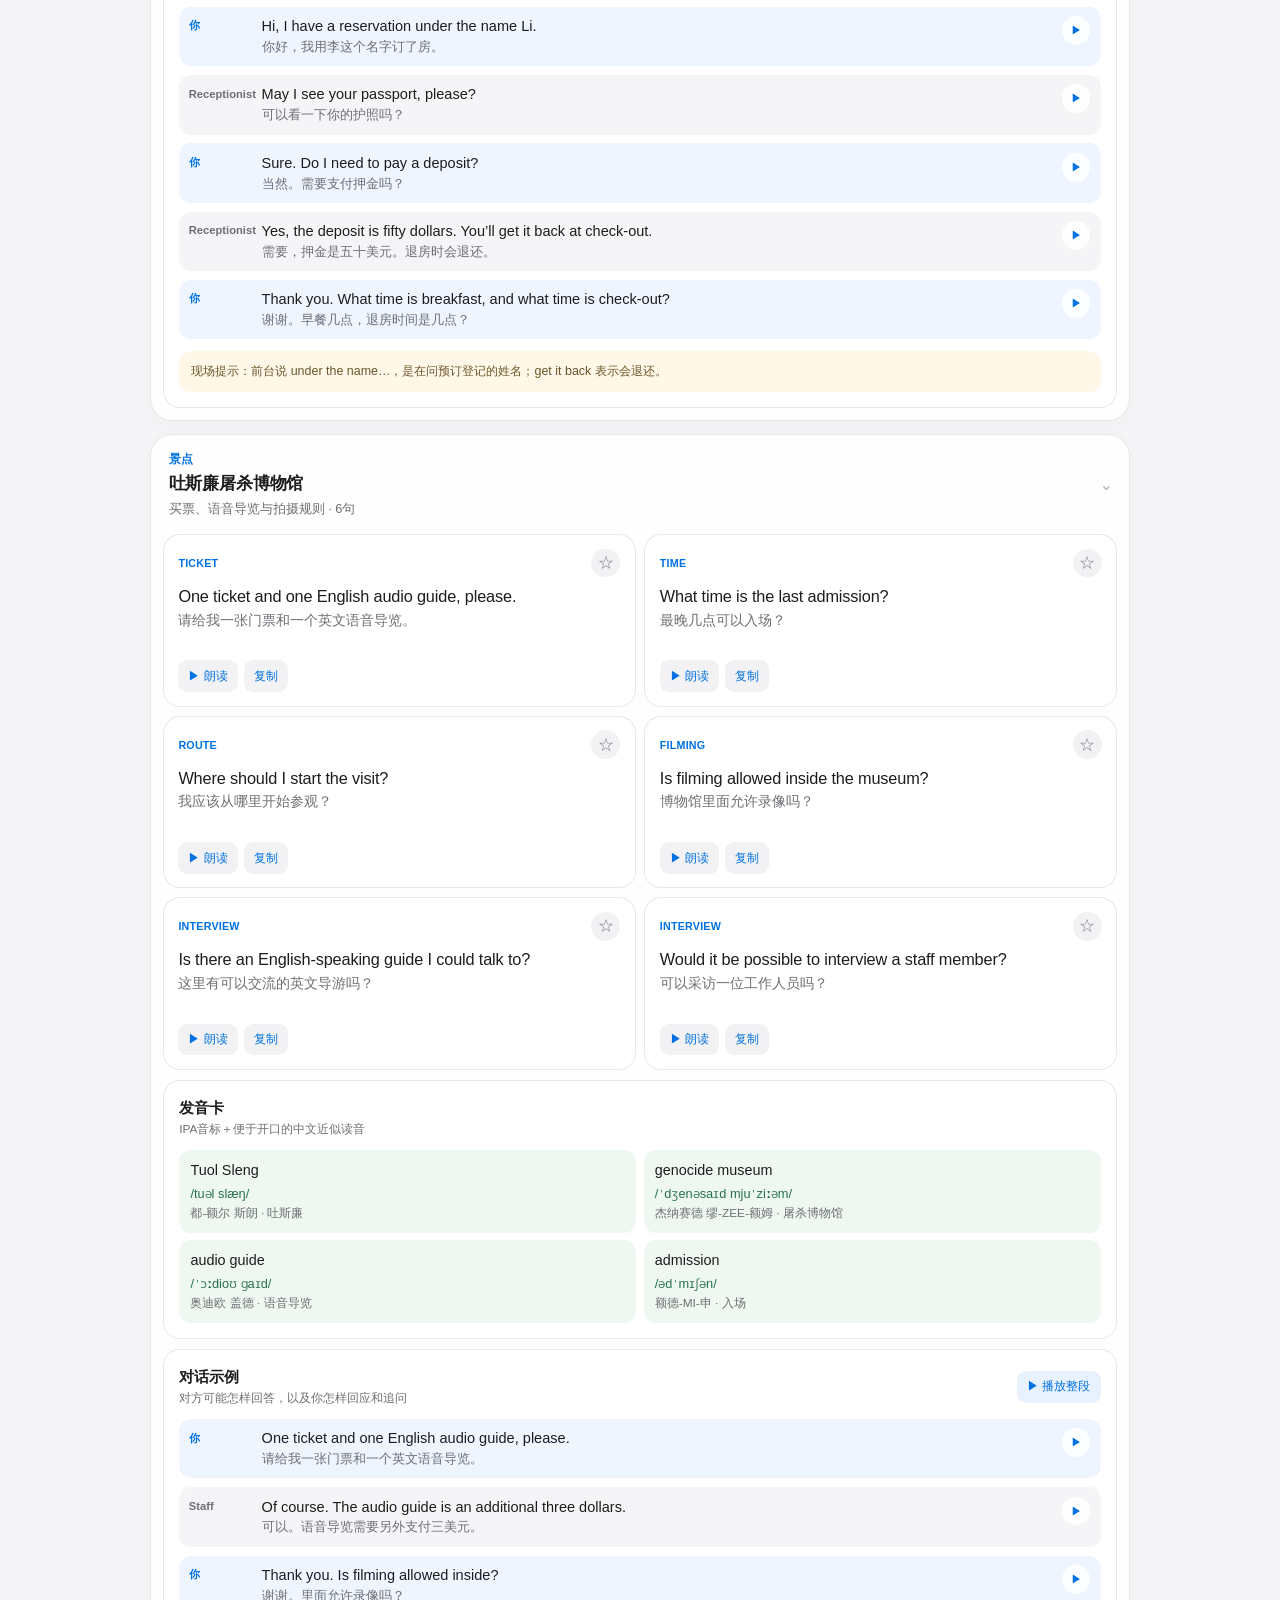
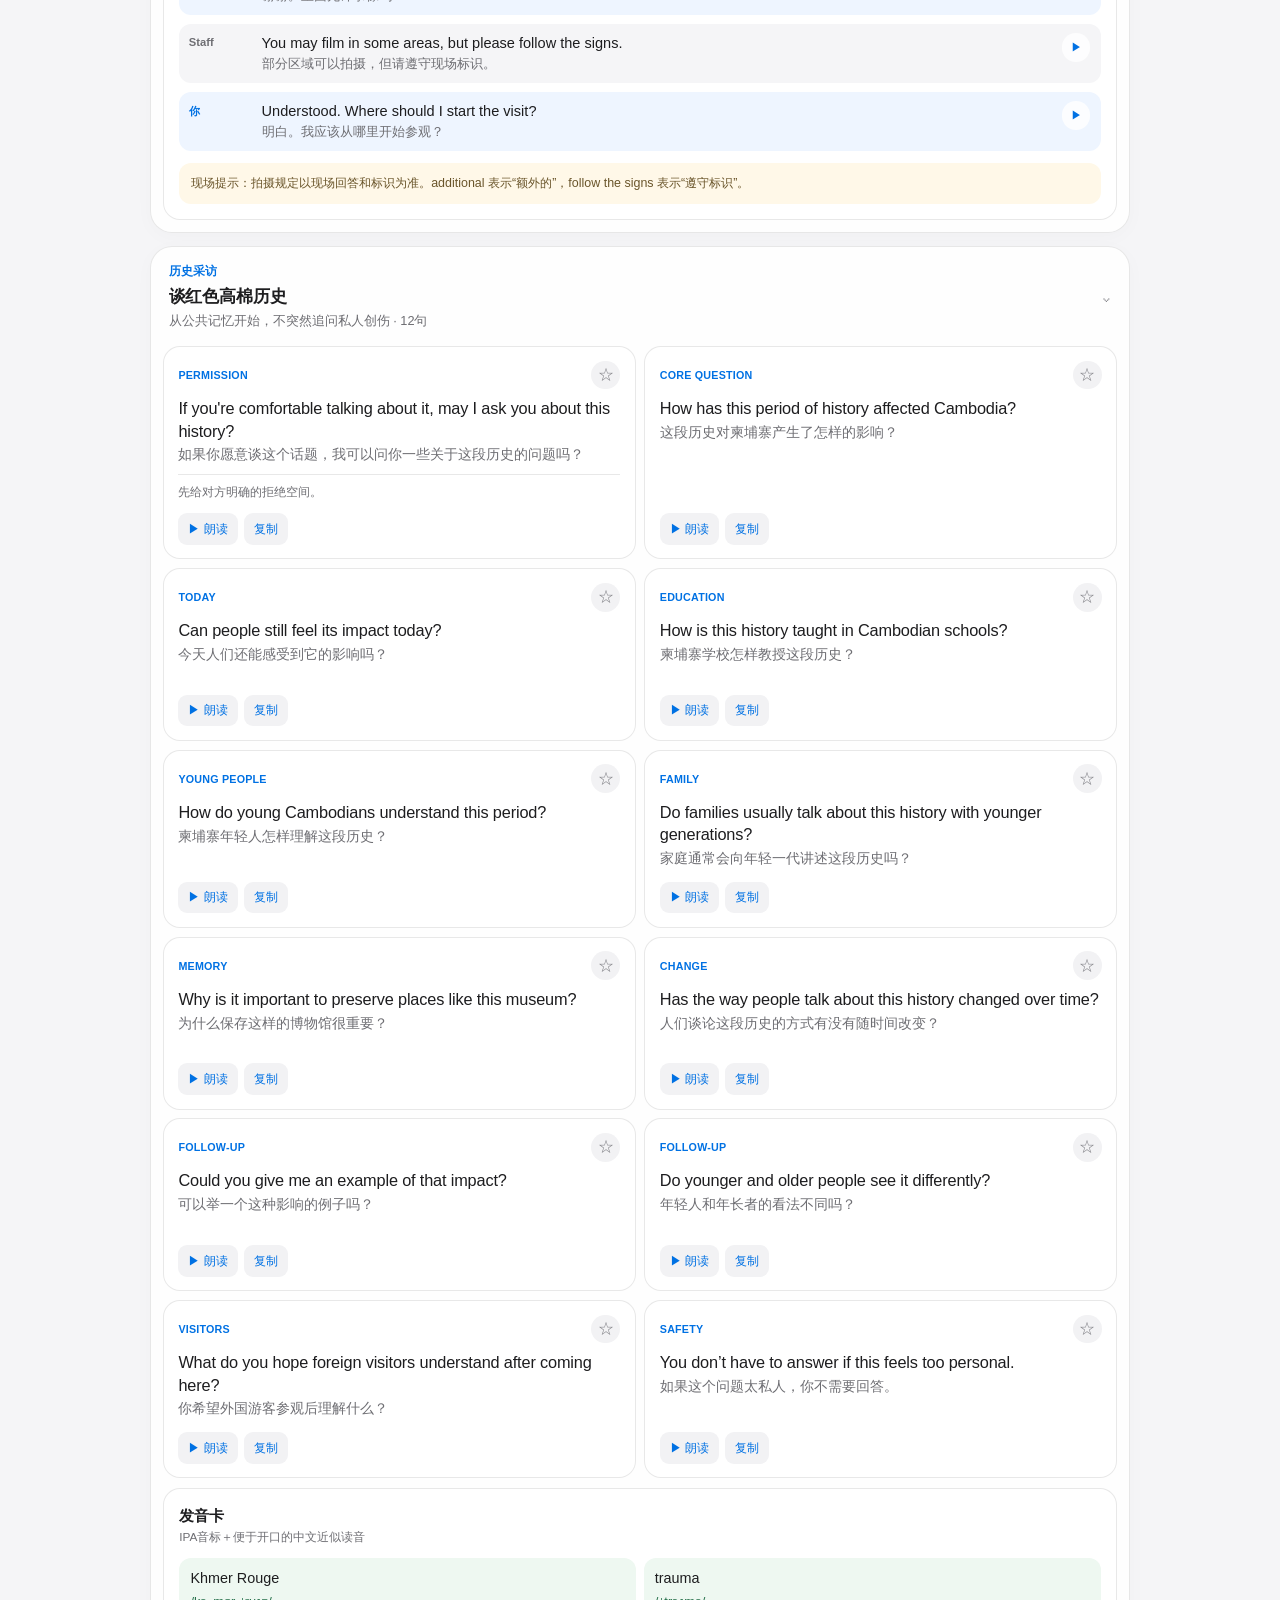
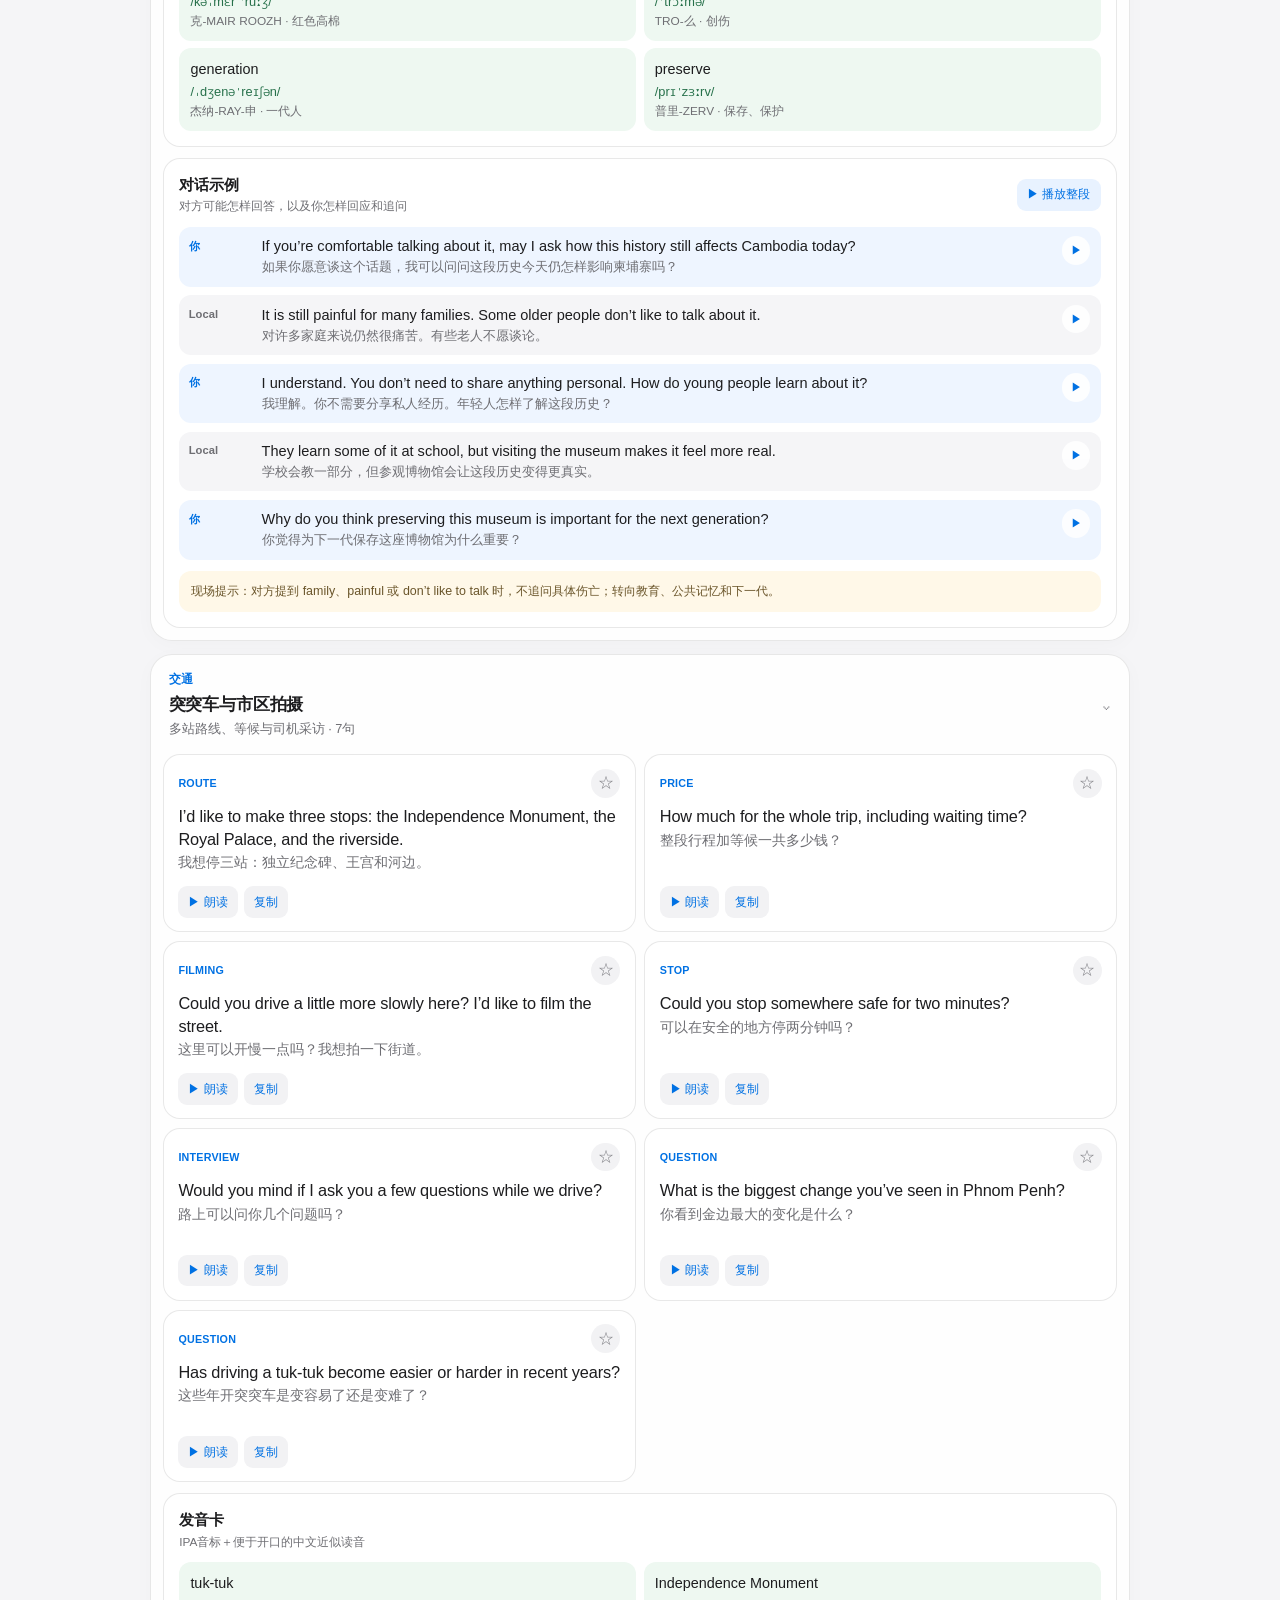
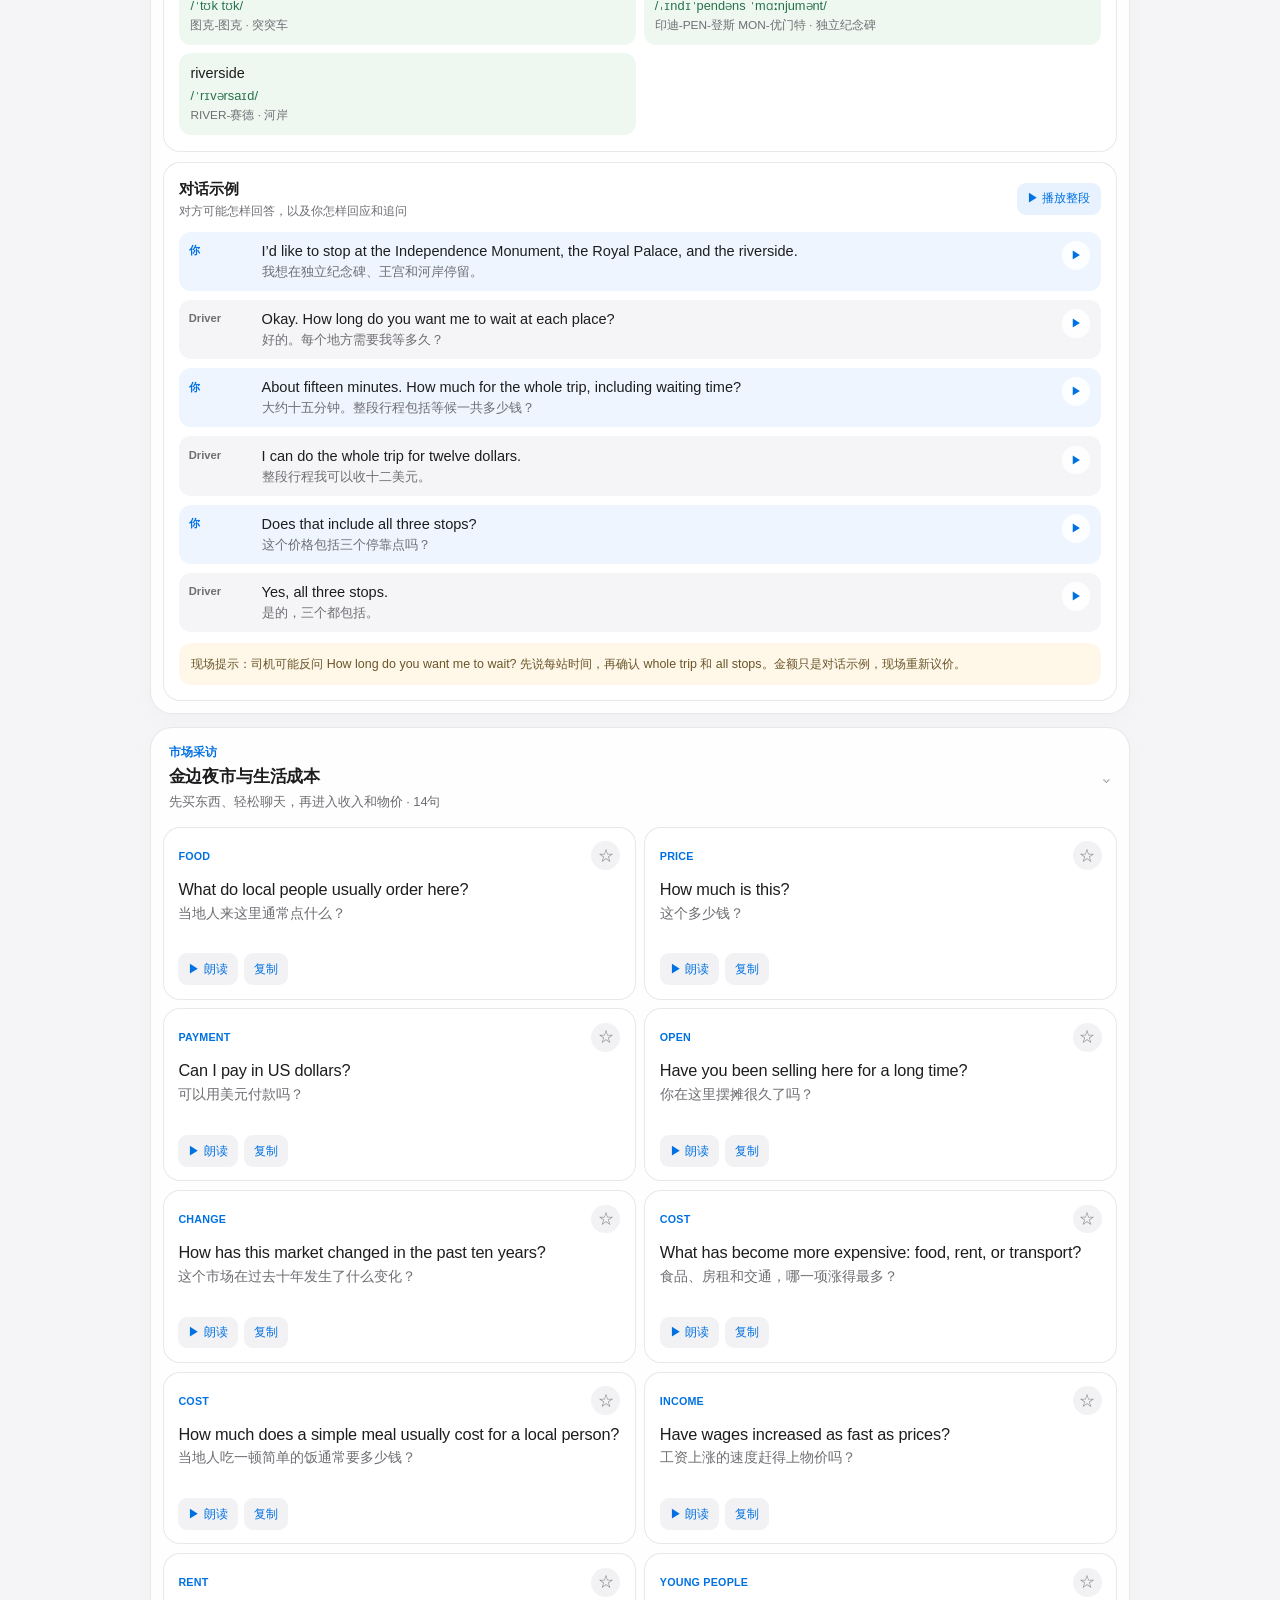
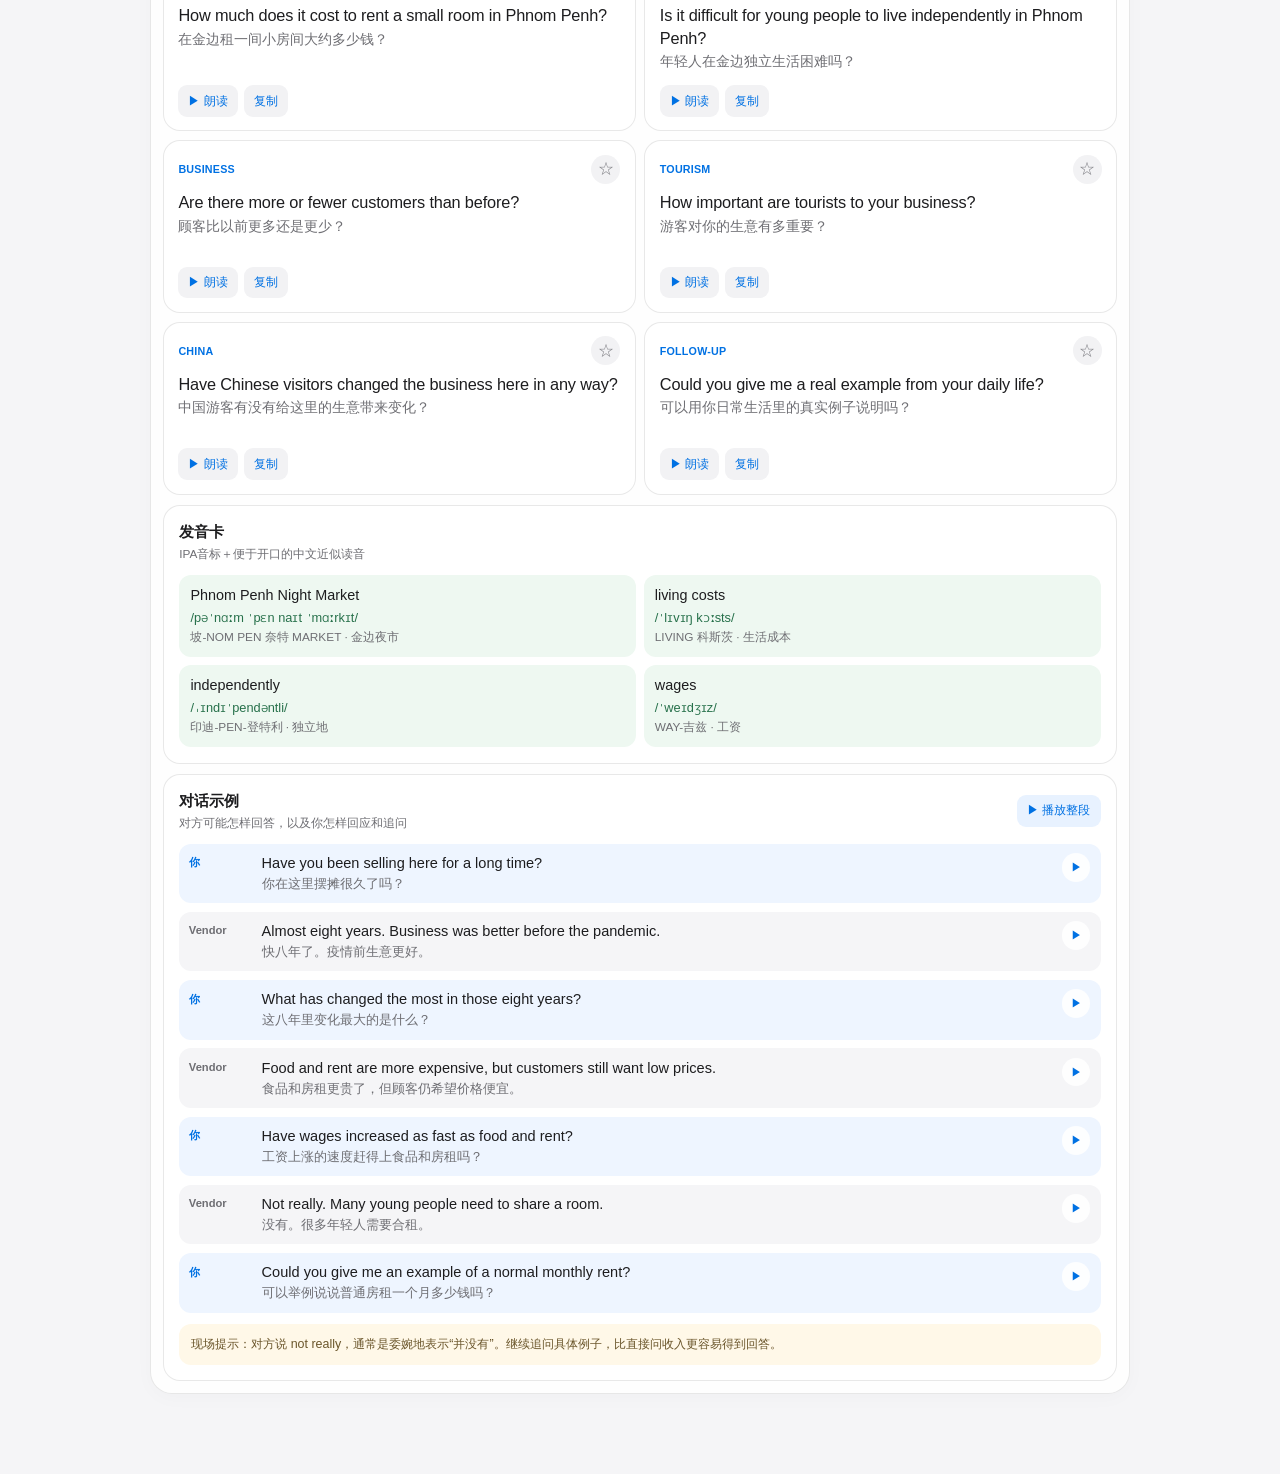
==== commit f4874a27: "Update Site source" ====
--- a/index.html
+++ b/index.html
@@ -3,16 +3,16 @@
 <head>
   <meta charset="utf-8">
   <meta name="viewport" content="width=device-width, initial-scale=1, viewport-fit=cover">
-  <meta name="theme-color" content="#173b3f">
+  <meta name="theme-color" content="#f5f5f7">
   <meta name="description" content="中国旅行博主在柬埔寨使用的旅行与采访英语工具">
   <title>柬埔寨旅行采访英语</title>
   <link rel="stylesheet" href="styles.css">
 </head>
 <body>
   <header class="hero">
-    <div class="hero__eyebrow">CAMBODIA FIELD NOTES</div>
+    <div class="hero__eyebrow">Cambodia Field Notes</div>
     <h1>柬埔寨旅行采访英语</h1>
-    <p>按天、按场景快速找到能直接开口的英语。当前为内容样板版。</p>
+    <p>七天行程的旅行办事、街头采访、发音与实战对话。</p>
     <div class="hero__meta">
       <span>7天行程</span><span>旅行办事</span><span>街头采访</span>
     </div>
@@ -27,20 +27,31 @@
       <button id="favoriteToggle" class="soft-button" type="button" aria-pressed="false">☆ 只看收藏</button>
     </section>
 
-    <nav class="tabs" aria-label="内容分类">
-      <button class="tab is-active" type="button" data-view="day1">第一天</button>
-      <button class="tab" type="button" data-view="toolkit">采访工具箱</button>
-      <button class="tab" type="button" data-view="all">全部</button>
+    <nav class="tabs" aria-label="浏览方式">
+      <button class="tab is-active" type="button" data-mode="day">按天</button>
+      <button class="tab" type="button" data-mode="scene">按场景</button>
+      <button class="tab" type="button" data-mode="toolkit">采访工具箱</button>
+      <button class="tab" type="button" data-mode="all">全部</button>
     </nav>
 
-    <section class="day-strip" aria-label="七天行程进度">
-      <div class="day-chip is-ready"><b>D1</b><span>金边</span></div>
-      <div class="day-chip"><b>D2</b><span>金边</span></div>
-      <div class="day-chip"><b>D3</b><span>西港</span></div>
-      <div class="day-chip"><b>D4</b><span>西港</span></div>
-      <div class="day-chip"><b>D5</b><span>暹粒</span></div>
-      <div class="day-chip"><b>D6</b><span>浮村</span></div>
-      <div class="day-chip"><b>D7</b><span>返程</span></div>
+    <section id="dayFilter" class="filter-strip" aria-label="按天筛选">
+      <button class="filter-chip is-active" type="button" data-day="day1"><span>D1</span>金边抵达</button>
+      <button class="filter-chip" type="button" data-day="day2"><span>D2</span>金边采访</button>
+      <button class="filter-chip" type="button" data-day="day3"><span>D3</span>前往西港</button>
+      <button class="filter-chip" type="button" data-day="day4"><span>D4</span>西港深访</button>
+      <button class="filter-chip" type="button" data-day="day5"><span>D5</span>吴哥古迹</button>
+      <button class="filter-chip" type="button" data-day="day6"><span>D6</span>浮村与湖</button>
+      <button class="filter-chip" type="button" data-day="day7"><span>D7</span>返程转机</button>
+    </section>
+
+    <section id="sceneFilter" class="filter-strip" aria-label="按场景筛选" hidden>
+      <button class="filter-chip is-active" type="button" data-category="all">全部场景</button>
+      <button class="filter-chip" type="button" data-category="transport">交通</button>
+      <button class="filter-chip" type="button" data-category="hotel">酒店</button>
+      <button class="filter-chip" type="button" data-category="attraction">景点</button>
+      <button class="filter-chip" type="button" data-category="food">餐饮市场</button>
+      <button class="filter-chip" type="button" data-category="interview">采访</button>
+      <button class="filter-chip" type="button" data-category="safety">安全应急</button>
     </section>
 
     <section class="intro-card">
@@ -90,6 +101,7 @@
   </template>
 
   <div id="toast" class="toast" role="status" aria-live="polite"></div>
+  <script src="all-days.js"></script>
   <script src="app.js"></script>
 </body>
 </html>
--- a/styles.css
+++ b/styles.css
@@ -1,136 +1,127 @@
 :root {
   color-scheme: light;
-  --ink: #153336;
-  --muted: #607174;
-  --paper: #f4efe4;
-  --card: #fffdf8;
-  --line: #d8d1c4;
-  --teal: #173b3f;
-  --teal-2: #285c5f;
-  --coral: #d55f45;
-  --gold: #d4a74d;
-  --shadow: 0 14px 34px rgba(26, 49, 50, .09);
+  --ink: #1d1d1f;
+  --muted: #6e6e73;
+  --background: #f5f5f7;
+  --surface: rgba(255, 255, 255, .88);
+  --solid: #ffffff;
+  --line: rgba(0, 0, 0, .09);
+  --blue: #0071e3;
+  --blue-soft: #e8f2ff;
+  --green-soft: #eef8f1;
+  --amber-soft: #fff8e8;
+  --radius: 22px;
+  --shadow: 0 1px 2px rgba(0,0,0,.03), 0 12px 32px rgba(0,0,0,.05);
 }
 
 * { box-sizing: border-box; }
-
 html { scroll-behavior: smooth; }
-
 body {
   margin: 0;
-  background:
-    radial-gradient(circle at 20% 0%, rgba(212, 167, 77, .17), transparent 33rem),
-    var(--paper);
+  background: var(--background);
   color: var(--ink);
-  font-family: "Segoe UI", "Microsoft YaHei", system-ui, sans-serif;
-  line-height: 1.55;
+  font-family: -apple-system, BlinkMacSystemFont, "SF Pro Text", "Segoe UI", "Microsoft YaHei", sans-serif;
+  font-size: 16px;
+  line-height: 1.5;
+  -webkit-font-smoothing: antialiased;
 }
-
 button, input { font: inherit; }
 button { cursor: pointer; }
 
 .hero {
-  padding: max(2.2rem, env(safe-area-inset-top)) 1.25rem 2.1rem;
-  color: #fff;
-  background:
-    linear-gradient(135deg, rgba(23, 59, 63, .94), rgba(28, 75, 77, .9)),
-    repeating-linear-gradient(45deg, transparent 0 18px, rgba(255,255,255,.04) 18px 19px);
+  padding: max(2.4rem, env(safe-area-inset-top)) 1.25rem 1.8rem;
+  background: linear-gradient(180deg, #fff 0%, #f5f5f7 100%);
+  border-bottom: 1px solid var(--line);
 }
+.hero > * { max-width: 980px; margin-left: auto; margin-right: auto; }
+.hero__eyebrow { color: var(--blue); font-size: .78rem; font-weight: 600; letter-spacing: .04em; }
+.hero h1 { margin: .45rem 0 .55rem; font-size: clamp(2rem, 7vw, 3.55rem); line-height: 1.08; letter-spacing: -.045em; font-weight: 700; }
+.hero p { margin-top: 0; max-width: 38rem; color: var(--muted); font-size: 1.02rem; }
+.hero__meta { display: flex; flex-wrap: wrap; gap: .45rem; }
+.hero__meta span { padding: .3rem .65rem; border-radius: 999px; color: #4a4a4f; background: #ececef; font-size: .76rem; }
 
-.hero > * { max-width: 920px; margin-left: auto; margin-right: auto; }
-.hero__eyebrow { color: #f2cf83; font-size: .72rem; font-weight: 800; letter-spacing: .18em; }
-.hero h1 { margin-top: .55rem; margin-bottom: .5rem; font-size: clamp(1.9rem, 7vw, 3.5rem); line-height: 1.08; }
-.hero p { margin-top: 0; max-width: 39rem; color: rgba(255,255,255,.79); }
-.hero__meta { display: flex; flex-wrap: wrap; gap: .5rem; }
-.hero__meta span { padding: .28rem .65rem; border: 1px solid rgba(255,255,255,.2); border-radius: 999px; font-size: .78rem; }
+main { width: min(980px, calc(100% - 2rem)); margin: 0 auto; padding: 1rem 0 5rem; }
+.toolbar { position: sticky; top: 0; z-index: 10; display: flex; gap: .55rem; align-items: stretch; padding: .7rem 0; background: rgba(245,245,247,.82); backdrop-filter: saturate(180%) blur(18px); }
+.search { flex: 1; display: flex; align-items: center; gap: .55rem; padding: 0 .9rem; border: 1px solid var(--line); border-radius: 14px; background: rgba(255,255,255,.92); }
+.search span { color: var(--muted); font-size: 1.2rem; }
+.search input { width: 100%; min-width: 0; padding: .75rem 0; border: 0; outline: 0; color: var(--ink); background: transparent; }
+.soft-button { border: 1px solid var(--line); border-radius: 14px; padding: .65rem .85rem; color: #424245; background: rgba(255,255,255,.92); white-space: nowrap; }
+.soft-button[aria-pressed="true"] { color: #fff; border-color: var(--blue); background: var(--blue); }
 
-main { width: min(960px, calc(100% - 2rem)); margin: 0 auto; padding: 1.1rem 0 5rem; }
+.tabs { display: flex; gap: .35rem; margin: .55rem 0 .8rem; padding: .25rem; overflow-x: auto; border-radius: 14px; background: #e9e9ed; scrollbar-width: none; }
+.tab { flex: 0 0 auto; border: 0; border-radius: 11px; padding: .55rem .9rem; color: #5a5a5f; background: transparent; font-size: .88rem; font-weight: 500; }
+.tab.is-active { color: var(--ink); background: #fff; box-shadow: 0 1px 4px rgba(0,0,0,.08); }
+.filter-strip { display: flex; gap: .45rem; margin-bottom: .9rem; overflow-x: auto; scrollbar-width: none; }
+.filter-chip { flex: 0 0 auto; display: inline-flex; align-items: center; gap: .35rem; padding: .55rem .75rem; border: 1px solid var(--line); border-radius: 999px; color: #515155; background: rgba(255,255,255,.75); font-size: .82rem; font-weight: 500; }
+.filter-chip span { color: var(--blue); font-size: .72rem; font-weight: 600; }
+.filter-chip.is-active { color: #fff; border-color: var(--blue); background: var(--blue); }
+.filter-chip.is-active span { color: #fff; }
 
-.toolbar { display: flex; gap: .65rem; align-items: stretch; position: sticky; top: 0; z-index: 10; padding: .7rem 0; background: rgba(244, 239, 228, .93); backdrop-filter: blur(12px); }
-.search { flex: 1; display: flex; align-items: center; gap: .55rem; padding: 0 .9rem; background: var(--card); border: 1px solid var(--line); border-radius: 14px; box-shadow: 0 4px 18px rgba(22,51,54,.05); }
-.search span { font-size: 1.35rem; color: var(--teal-2); }
-.search input { width: 100%; min-width: 0; padding: .8rem 0; border: 0; outline: 0; background: transparent; color: var(--ink); }
-.soft-button { border: 1px solid var(--line); border-radius: 14px; padding: .65rem .85rem; background: var(--card); color: var(--ink); white-space: nowrap; }
-.soft-button[aria-pressed="true"] { color: #fff; background: var(--coral); border-color: var(--coral); }
+.intro-card { display: grid; grid-template-columns: minmax(13rem, .75fr) 1.25fr; gap: 1rem; align-items: end; padding: 1.2rem 1.3rem; border: 1px solid var(--line); border-radius: var(--radius); background: var(--solid); box-shadow: var(--shadow); }
+.kicker { color: var(--blue); font-size: .72rem; font-weight: 600; }
+.intro-card h2 { margin: .16rem 0 0; font-size: 1.32rem; letter-spacing: -.02em; font-weight: 600; }
+.intro-card p { margin: 0; color: var(--muted); font-size: .92rem; }
+.content { display: grid; gap: .8rem; margin-top: .9rem; }
 
-.tabs { display: flex; gap: .55rem; margin: .45rem 0 1rem; overflow-x: auto; scrollbar-width: none; }
-.tab { border: 0; border-radius: 999px; padding: .6rem .95rem; background: rgba(255,255,255,.55); color: var(--muted); white-space: nowrap; }
-.tab.is-active { background: var(--teal); color: #fff; }
-
-.day-strip { display: grid; grid-template-columns: repeat(7, 1fr); gap: .4rem; margin-bottom: 1rem; }
-.day-chip { padding: .55rem .25rem; border: 1px solid var(--line); border-radius: 12px; text-align: center; color: #879294; background: rgba(255,255,255,.38); }
-.day-chip b, .day-chip span { display: block; }
-.day-chip b { font-size: .8rem; }
-.day-chip span { margin-top: .12rem; font-size: .68rem; }
-.day-chip.is-ready { border-color: var(--gold); color: var(--teal); background: #fff8e8; }
-
-.intro-card { display: grid; grid-template-columns: minmax(12rem, .7fr) 1fr; gap: 1rem; align-items: end; padding: 1.2rem; border-radius: 18px; background: var(--card); border: 1px solid var(--line); box-shadow: var(--shadow); }
-.kicker { color: var(--coral); font-size: .72rem; font-weight: 800; letter-spacing: .14em; }
-.intro-card h2 { margin: .15rem 0 0; font-size: 1.35rem; }
-.intro-card p { margin: 0; color: var(--muted); }
-
-.content { display: grid; gap: .9rem; margin-top: 1rem; }
-.scene { overflow: hidden; border: 1px solid var(--line); border-radius: 18px; background: rgba(255,253,248,.83); }
-.scene__header { width: 100%; display: flex; justify-content: space-between; align-items: center; gap: 1rem; padding: 1rem 1.1rem; text-align: left; border: 0; background: transparent; color: inherit; }
+.scene { overflow: hidden; border: 1px solid var(--line); border-radius: var(--radius); background: var(--surface); box-shadow: 0 4px 20px rgba(0,0,0,.025); }
+.scene__header { width: 100%; display: flex; justify-content: space-between; align-items: center; gap: 1rem; padding: 1rem 1.1rem; border: 0; color: inherit; text-align: left; background: transparent; }
 .scene__header > span:first-child { display: grid; }
-.scene__tag { width: max-content; margin-bottom: .25rem; padding: .15rem .45rem; border-radius: 999px; color: var(--coral); background: #fae8df; font-size: .68rem; font-weight: 800; }
-.scene__title { font-size: 1.08rem; font-weight: 800; }
-.scene__subtitle { margin-top: .15rem; color: var(--muted); font-size: .82rem; }
-.scene__chevron { font-size: 1.35rem; transition: transform .2s ease; }
+.scene__tag { width: max-content; margin-bottom: .22rem; color: var(--blue); font-size: .72rem; font-weight: 600; }
+.scene__title { font-size: 1.06rem; font-weight: 600; letter-spacing: -.01em; }
+.scene__subtitle { margin-top: .12rem; color: var(--muted); font-size: .8rem; font-weight: 400; }
+.scene__chevron { color: #86868b; font-size: 1.2rem; transition: transform .2s ease; }
 .scene.is-collapsed .scene__chevron { transform: rotate(-90deg); }
 .scene.is-collapsed .scene__body { display: none; }
-.scene__body { padding: 0 .85rem .85rem; }
-.phrase-list { display: grid; grid-template-columns: repeat(2, minmax(0, 1fr)); gap: .7rem; }
+.scene__body { padding: 0 .75rem .75rem; }
 
-.phrase-card { display: flex; flex-direction: column; min-height: 12.8rem; padding: .9rem; border: 1px solid #e4ddd1; border-radius: 14px; background: var(--card); box-shadow: 0 5px 16px rgba(31,54,53,.05); }
+.phrase-list { display: grid; grid-template-columns: repeat(2, minmax(0, 1fr)); gap: .55rem; }
+.phrase-card { display: flex; flex-direction: column; min-height: 10.8rem; padding: .85rem .9rem; border: 1px solid var(--line); border-radius: 17px; background: var(--solid); }
 .phrase-card__topline { display: flex; justify-content: space-between; align-items: center; }
-.phrase-card__kind { color: var(--teal-2); font-size: .68rem; font-weight: 800; letter-spacing: .08em; }
-.favorite-button { width: 2rem; height: 2rem; border: 0; border-radius: 50%; color: #9a8964; background: #f2ecdf; font-size: 1.1rem; }
-.favorite-button.is-favorite { color: #fff; background: var(--coral); }
-.english { margin: .6rem 0 .25rem; font-family: Georgia, "Times New Roman", serif; font-size: 1.12rem; font-weight: 700; line-height: 1.35; }
-.chinese { margin: 0; color: var(--muted); font-size: .9rem; }
-.note { margin: .55rem 0 0; padding-top: .55rem; border-top: 1px dashed var(--line); color: #7c6548; font-size: .78rem; }
-.phrase-card__actions { display: flex; gap: .45rem; margin-top: auto; padding-top: .85rem; }
-.phrase-card__actions button { border: 1px solid var(--line); border-radius: 9px; padding: .42rem .6rem; background: transparent; color: var(--teal); font-size: .78rem; }
-.phrase-card__actions button:hover { border-color: var(--teal-2); background: #edf5f3; }
+.phrase-card__kind { color: var(--blue); font-size: .67rem; font-weight: 600; letter-spacing: .02em; }
+.favorite-button { width: 1.8rem; height: 1.8rem; border: 0; border-radius: 50%; color: #86868b; background: #f2f2f4; font-size: 1rem; }
+.favorite-button.is-favorite { color: #fff; background: var(--blue); }
+.english { margin: .48rem 0 .2rem; font-size: 1.02rem; font-weight: 500; line-height: 1.38; letter-spacing: -.01em; }
+.chinese { margin: 0; color: var(--muted); font-size: .86rem; }
+.note { margin: .5rem 0 0; padding-top: .5rem; border-top: 1px solid var(--line); color: #6e6e73; font-size: .76rem; }
+.phrase-card__actions { display: flex; gap: .4rem; margin-top: auto; padding-top: .75rem; }
+.phrase-card__actions button { border: 0; border-radius: 9px; padding: .42rem .62rem; color: var(--blue); background: #f2f2f4; font-size: .76rem; }
+.phrase-card__actions button:hover { background: #e8e8ed; }
 
-.pronunciation-panel,
-.dialogue-panel { margin-top: .85rem; padding: 1rem; border-radius: 14px; }
-.pronunciation-panel { background: #eef4ef; border: 1px solid #ceddd5; }
-.dialogue-panel { background: #f8f1e3; border: 1px solid #e4d2ad; }
-.panel-heading { display: flex; justify-content: space-between; align-items: center; gap: .75rem; margin-bottom: .75rem; }
-.panel-heading h3 { margin: 0; font-size: .95rem; }
-.panel-heading p { margin: .15rem 0 0; color: var(--muted); font-size: .75rem; }
-.play-dialogue { flex: 0 0 auto; border: 1px solid #bda26c; border-radius: 9px; padding: .42rem .65rem; color: #604b23; background: #fffaf0; font-size: .75rem; }
-.term-list { display: grid; grid-template-columns: repeat(2, minmax(0, 1fr)); gap: .5rem; }
-.term { padding: .6rem .7rem; border-radius: 10px; background: rgba(255,255,255,.72); }
-.term__word { display: block; font-family: Georgia, "Times New Roman", serif; font-weight: 800; }
-.term__ipa { display: block; margin-top: .12rem; color: var(--teal-2); font-size: .84rem; }
-.term__hint { display: block; margin-top: .12rem; color: var(--muted); font-size: .76rem; }
-.dialogue { display: grid; gap: .6rem; }
-.dialogue-line { display: grid; grid-template-columns: 4rem minmax(0, 1fr) 2rem; gap: .55rem; align-items: start; }
-.dialogue-line__speaker { padding-top: .12rem; color: var(--coral); font-size: .72rem; font-weight: 800; }
-.dialogue-line[data-speaker="you"] .dialogue-line__speaker { color: var(--teal-2); }
-.dialogue-line__english { margin: 0; font-family: Georgia, "Times New Roman", serif; font-weight: 700; line-height: 1.4; }
-.dialogue-line__chinese { margin: .12rem 0 0; color: var(--muted); font-size: .82rem; }
-.line-speak { width: 1.9rem; height: 1.9rem; border: 1px solid #d6c49f; border-radius: 50%; color: #604b23; background: rgba(255,255,255,.65); font-size: .72rem; }
-.dialogue-tip { margin: .75rem 0 0; padding-top: .7rem; border-top: 1px dashed #d7c49e; color: #6e5931; font-size: .8rem; }
+.pronunciation-panel, .dialogue-panel { margin-top: .65rem; padding: .95rem; border: 1px solid var(--line); border-radius: 17px; background: var(--solid); }
+.panel-heading { display: flex; justify-content: space-between; align-items: center; gap: .75rem; margin-bottom: .7rem; }
+.panel-heading h3 { margin: 0; font-size: .94rem; font-weight: 600; }
+.panel-heading p { margin: .12rem 0 0; color: var(--muted); font-size: .74rem; }
+.play-dialogue { flex: 0 0 auto; border: 0; border-radius: 9px; padding: .45rem .65rem; color: var(--blue); background: var(--blue-soft); font-size: .74rem; }
+.term-list { display: grid; grid-template-columns: repeat(2, minmax(0, 1fr)); gap: .45rem; }
+.term { padding: .65rem .7rem; border-radius: 12px; background: var(--green-soft); cursor: pointer; }
+.term__word { display: block; font-size: .9rem; font-weight: 500; }
+.term__ipa { display: block; margin-top: .12rem; color: #26704a; font-size: .8rem; }
+.term__hint { display: block; margin-top: .1rem; color: var(--muted); font-size: .74rem; }
+
+.dialogue { display: grid; gap: .55rem; }
+.dialogue-line { display: grid; grid-template-columns: 4rem minmax(0, 1fr) 1.85rem; gap: .55rem; align-items: start; padding: .58rem .6rem; border-radius: 12px; background: #f5f5f7; }
+.dialogue-line[data-speaker="you"] { background: #eef5ff; }
+.dialogue-line__speaker { padding-top: .08rem; color: #6e6e73; font-size: .7rem; font-weight: 600; }
+.dialogue-line[data-speaker="you"] .dialogue-line__speaker { color: var(--blue); }
+.dialogue-line__english { margin: 0; font-size: .91rem; font-weight: 500; line-height: 1.4; }
+.dialogue-line__chinese { margin: .1rem 0 0; color: var(--muted); font-size: .79rem; }
+.line-speak { width: 1.8rem; height: 1.8rem; border: 0; border-radius: 50%; color: var(--blue); background: rgba(255,255,255,.85); font-size: .7rem; }
+.dialogue-tip { margin: .7rem 0 0; padding: .7rem .75rem; border-radius: 12px; color: #6a552a; background: var(--amber-soft); font-size: .78rem; }
 
 .empty { padding: 3rem 1rem; text-align: center; color: var(--muted); }
-.toast { position: fixed; left: 50%; bottom: 1.2rem; z-index: 20; transform: translate(-50%, 130%); padding: .65rem .9rem; border-radius: 999px; color: #fff; background: var(--teal); box-shadow: var(--shadow); transition: transform .2s ease; }
+.toast { position: fixed; left: 50%; bottom: 1.2rem; z-index: 20; transform: translate(-50%, 130%); padding: .65rem .9rem; border-radius: 999px; color: #fff; background: rgba(29,29,31,.92); box-shadow: var(--shadow); transition: transform .2s ease; }
 .toast.is-visible { transform: translate(-50%, 0); }
 
 @media (max-width: 680px) {
-  main { width: min(100% - 1rem, 960px); }
+  main { width: min(100% - 1rem, 980px); }
   .hero { padding-left: 1rem; padding-right: 1rem; }
+  .hero h1 { font-size: 2.25rem; }
   .toolbar { gap: .4rem; }
-  .soft-button { padding-left: .6rem; padding-right: .6rem; font-size: .78rem; }
-  .day-strip { grid-template-columns: repeat(4, 1fr); }
+  .soft-button { padding-left: .6rem; padding-right: .6rem; font-size: .76rem; }
   .intro-card { grid-template-columns: 1fr; align-items: start; }
-  .phrase-list { grid-template-columns: 1fr; }
-  .term-list { grid-template-columns: 1fr; }
-  .dialogue-line { grid-template-columns: 3.35rem minmax(0, 1fr) 1.9rem; }
+  .phrase-list, .term-list { grid-template-columns: 1fr; }
   .phrase-card { min-height: 0; }
+  .dialogue-line { grid-template-columns: 3.2rem minmax(0, 1fr) 1.8rem; padding: .52rem; }
 }
 
 @media (prefers-reduced-motion: reduce) {
